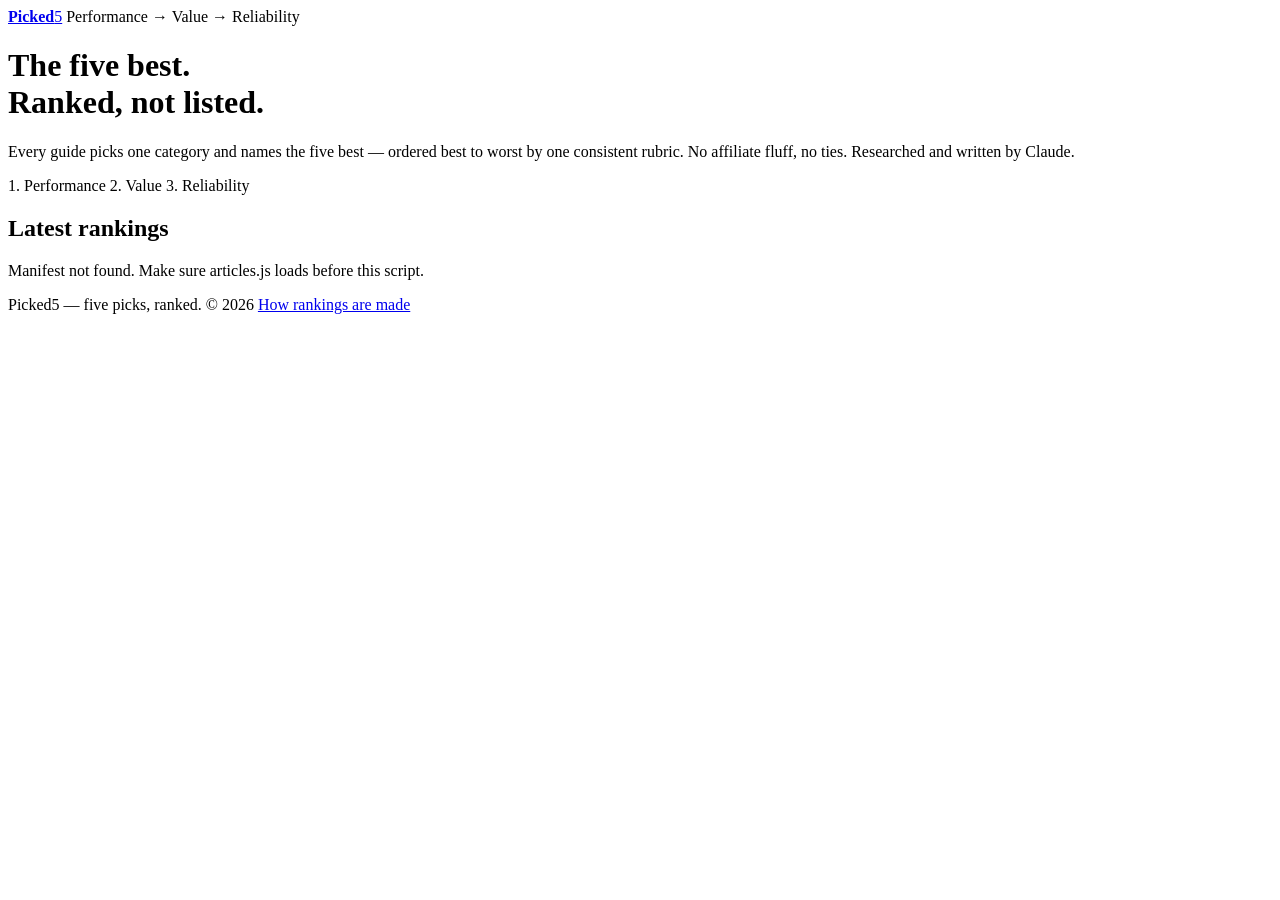
==== index.html @ 4ea344f4 "personal mac" ====
<!DOCTYPE html>
<html lang="en">
<head>
  <meta charset="UTF-8">
  <meta name="viewport" content="width=device-width, initial-scale=1">
  <title>Picked5 — Five picks, ranked.</title>
  <meta name="description" content="Top-five rankings, decided by a transparent rubric: performance first, then value, then reliability. Researched and written by Claude.">
  <link rel="stylesheet" href="assets/style.css">
</head>
<body>
  <nav class="nav">
    <div class="wrap">
      <a class="brand" href="index.html"><b>Picked</b><span class="five">5</span></a>
      <span class="spacer"></span>
      <span class="pill hide-sm">
        <span class="dot"></span>
        Performance <span class="arrow">→</span> Value <span class="arrow">→</span> Reliability
      </span>
    </div>
  </nav>

  <header class="hero">
    <div class="wrap">
      <h1>The five best.<br><span class="hl">Ranked, not listed.</span></h1>
      <p class="lede">
        Every guide picks one category and names the five best — ordered best to worst
        by one consistent rubric. No affiliate fluff, no ties. Researched and written by Claude.
      </p>
      <div class="method">
        <span class="chip"><span class="n">1.</span> Performance</span>
        <span class="chip"><span class="n">2.</span> Value</span>
        <span class="chip"><span class="n">3.</span> Reliability</span>
      </div>
    </div>
  </header>

  <main class="wrap">
    <div class="sec-head">
      <h2>Latest rankings</h2>
      <span class="count" id="count"></span>
    </div>

    <div class="cards" id="cards">
      <!-- article cards injected from window.ARTICLES (articles.js) -->
    </div>

    <div class="more-row" id="moreRow" hidden>
      <button class="btn ghost" id="moreBtn">See more rankings</button>
    </div>
  </main>

  <footer class="foot">
    <div class="wrap">
      <span>Picked5 — five picks, ranked. © 2026</span>
      <span><a href="produce.txt">How rankings are made</a></span>
    </div>
  </footer>

  <!-- The manifest is a plain <script> (not a fetch) so the page works on
       file:// too — just double-click index.html. See produce.txt. -->
  <script src="articles.js"></script>
  <script>
    // The site is fully static. The browser can't list a folder's contents,
    // so articles.js (window.ARTICLES) is the source of truth:
    // newest-first, each with a timestamp.
    const PAGE = 10;           // show the 10 most recent first
    let articles = [];
    let shown = 0;

    const fmtDate = (iso) => {
      const d = new Date(iso);
      if (isNaN(d)) return iso;
      return d.toLocaleDateString('en-US', { year: 'numeric', month: 'short', day: 'numeric' });
    };
    const esc = (s) => String(s).replace(/[&<>"]/g, c =>
      ({ '&': '&amp;', '<': '&lt;', '>': '&gt;', '"': '&quot;' }[c]));

    function cardHTML(a, featured) {
      const peek = (a.picks || []).slice(0, 5)
        .map((p, i) => `<span>${i + 1}. ${esc(p)}</span>`).join('');
      return `
        <a class="card${featured ? ' feature' : ''}" href="${esc(a.url)}">
          <span class="eyebrow">${esc(a.category)} <span class="date">· ${fmtDate(a.date)}</span></span>
          <h3>${esc(a.title)}</h3>
          <p>${esc(a.summary)}</p>
          ${peek ? `<div class="rankpeek">${peek}</div>` : ''}
          <span class="read">Read the ranking <span class="arr">→</span></span>
        </a>`;
    }

    function render() {
      const cards = document.getElementById('cards');
      const batch = articles.slice(shown, shown + PAGE);
      const html = batch.map((a, i) =>
        cardHTML(a, shown === 0 && i === 0)   // first (newest) card is featured
      ).join('');
      cards.insertAdjacentHTML('beforeend', html);
      shown += batch.length;

      document.getElementById('count').textContent =
        `${shown} of ${articles.length}`;
      document.getElementById('moreRow').hidden = shown >= articles.length;
    }

    function boot() {
      const data = window.ARTICLES;
      if (!data || !Array.isArray(data.articles)) {
        document.getElementById('cards').innerHTML =
          '<p class="empty">Manifest not found. Make sure articles.js loads before this script.</p>';
        return;
      }
      articles = data.articles
        .slice()
        .sort((a, b) => new Date(b.date) - new Date(a.date));
      if (!articles.length) {
        document.getElementById('cards').innerHTML =
          '<p class="empty">No rankings published yet.</p>';
        return;
      }
      render();
    }

    document.getElementById('moreBtn').addEventListener('click', render);
    boot();
  </script>
</body>
</html>
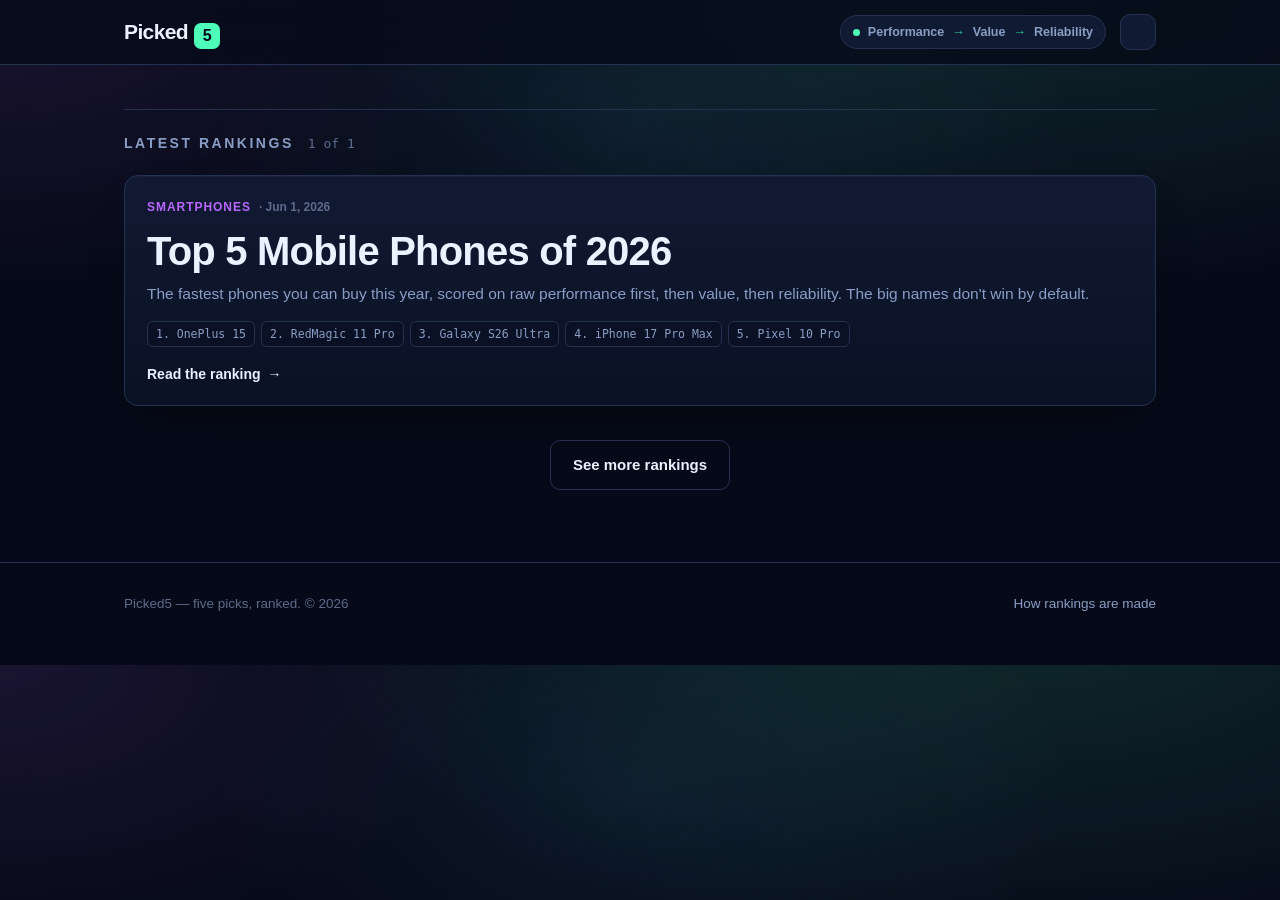
==== commit 8c75df81: "work mac" ====
--- a/index.html
+++ b/index.html
@@ -5,6 +5,7 @@
   <meta name="viewport" content="width=device-width, initial-scale=1">
   <title>Picked5 — Five picks, ranked.</title>
   <meta name="description" content="Top-five rankings, decided by a transparent rubric: performance first, then value, then reliability. Researched and written by Claude.">
+  <script src="assets/theme.js"></script>
   <link rel="stylesheet" href="assets/style.css">
 </head>
 <body>
@@ -16,23 +17,12 @@
         <span class="dot"></span>
         Performance <span class="arrow">→</span> Value <span class="arrow">→</span> Reliability
       </span>
+      <button class="theme-toggle" id="themeToggle" type="button" aria-label="Toggle color theme">
+        <span class="t-icon t-sun">☀</span>
+        <span class="t-icon t-moon">☾</span>
+      </button>
     </div>
   </nav>
-
-  <header class="hero">
-    <div class="wrap">
-      <h1>The five best.<br><span class="hl">Ranked, not listed.</span></h1>
-      <p class="lede">
-        Every guide picks one category and names the five best — ordered best to worst
-        by one consistent rubric. No affiliate fluff, no ties. Researched and written by Claude.
-      </p>
-      <div class="method">
-        <span class="chip"><span class="n">1.</span> Performance</span>
-        <span class="chip"><span class="n">2.</span> Value</span>
-        <span class="chip"><span class="n">3.</span> Reliability</span>
-      </div>
-    </div>
-  </header>
 
   <main class="wrap">
     <div class="sec-head">
--- a/assets/style.css
+++ b/assets/style.css
@@ -0,0 +1,428 @@
+/* ===========================================================
+   Picked5 — shared design system
+   Aurora-themed: dark = night sky with aurora; light = icy day.
+   Theme is toggled via data-theme on <html> (see theme.js).
+   =========================================================== */
+
+:root,
+:root[data-theme="dark"] {
+  --bg:          #060a18;
+  --bg-2:        #0a1124;
+  --surface:     #111a33;
+  --surface-2:   #18223f;
+  --line:        #243150;
+  --line-soft:   #1b254080;
+  --text:        #eaf1ff;
+  --text-soft:   #cdd5e6;
+  --muted:       #8a9dc4;
+  --faint:       #5d6a8a;
+
+  --accent:      #4dffb8;   /* aurora mint-green */
+  --accent-dim:  #2bd99a;
+  --accent-2:    #b967ff;   /* aurora violet */
+  --accent-3:    #4cc9f0;   /* aurora ice-blue */
+  --accent-line: #4dffb844;
+  --ink:         #050a1a;
+
+  --gold:        #ffcf5c;
+  --silver:      #cfd3d8;
+  --bronze:      #e0a368;
+  --pos:         #5fd28a;
+  --neg:         #ff7a7a;
+
+  --nav-bg:      #060a18cc;
+  --bar-bg:      #ffffff14;
+  --row-hover:   #ffffff06;
+
+  --glow-1:      #4dffb822;
+  --glow-2:      #b967ff1c;
+  --glow-3:      #4cc9f014;
+  --shadow:      0 1px 0 #ffffff08 inset, 0 18px 40px -24px #000000cc;
+
+  --radius:    14px;
+  --radius-sm: 9px;
+  --maxw:      1080px;
+
+  --font: -apple-system, BlinkMacSystemFont, "Segoe UI", Inter, Roboto,
+          Helvetica, Arial, sans-serif;
+  --mono: ui-monospace, "SF Mono", SFMono-Regular, "JetBrains Mono",
+          Menlo, Consolas, monospace;
+}
+
+:root[data-theme="light"] {
+  --bg:          #eef3fb;
+  --bg-2:        #ffffff;
+  --surface:     #ffffff;
+  --surface-2:   #e8eef8;
+  --line:        #cdd6e8;
+  --line-soft:   #d8e0ec80;
+  --text:        #0a1024;
+  --text-soft:   #2a3252;
+  --muted:       #4f5a78;
+  --faint:       #8590a8;
+
+  --accent:      #00c98a;   /* aurora teal — saturated, dark enough for white bg */
+  --accent-dim:  #008a5d;
+  --accent-2:    #7a3fc7;   /* deeper violet */
+  --accent-3:    #1a8fc7;   /* deeper cyan */
+  --accent-line: #00c98a55;
+  --ink:         #03190f;
+
+  --gold:        #b88600;
+  --silver:      #7d8694;
+  --bronze:      #b06d28;
+  --pos:         #008a5d;
+  --neg:         #c43030;
+
+  --nav-bg:      #ffffffd0;
+  --bar-bg:      #0a102414;
+  --row-hover:   #0a10240a;
+
+  --glow-1:      #00c98a1f;
+  --glow-2:      #7a3fc718;
+  --glow-3:      #1a8fc714;
+  --shadow:      0 1px 0 #ffffff inset, 0 10px 30px -18px #0a102433;
+}
+
+* { box-sizing: border-box; }
+
+html { -webkit-text-size-adjust: 100%; scroll-behavior: smooth; }
+
+body {
+  margin: 0;
+  font-family: var(--font);
+  background:
+    radial-gradient(1200px 600px at 80% -10%, var(--glow-1), transparent 60%),
+    radial-gradient(900px 520px at 0% 0%, var(--glow-2), transparent 55%),
+    radial-gradient(720px 420px at 50% 18%, var(--glow-3), transparent 60%),
+    var(--bg);
+  color: var(--text);
+  line-height: 1.6;
+  font-size: 17px;
+  -webkit-font-smoothing: antialiased;
+  text-rendering: optimizeLegibility;
+  transition: background-color .2s ease, color .2s ease;
+}
+
+a { color: inherit; text-decoration: none; }
+
+.wrap { max-width: var(--maxw); margin: 0 auto; padding: 0 24px; }
+
+/* ---------- top nav ---------- */
+.nav {
+  position: sticky; top: 0; z-index: 50;
+  backdrop-filter: blur(12px);
+  background: var(--nav-bg);
+  border-bottom: 1px solid var(--line);
+}
+.nav .wrap {
+  display: flex; align-items: center; gap: 14px;
+  height: 64px;
+}
+.brand {
+  display: inline-flex; align-items: baseline; gap: 2px;
+  font-weight: 800; font-size: 21px; letter-spacing: -0.03em;
+}
+.brand b { font-weight: 800; }
+.brand .five {
+  display: inline-grid; place-items: center;
+  margin-left: 4px;
+  width: 26px; height: 26px;
+  background: var(--accent); color: var(--ink);
+  border-radius: 7px; font-size: 16px; font-weight: 800;
+  transform: translateY(2px);
+}
+.nav .spacer { flex: 1; }
+.nav a.navlink { color: var(--muted); font-size: 14px; font-weight: 600; }
+.nav a.navlink:hover { color: var(--text); }
+
+.pill {
+  display: inline-flex; align-items: center; gap: 8px;
+  padding: 6px 12px;
+  border: 1px solid var(--line);
+  border-radius: 999px;
+  font-size: 12.5px; font-weight: 600; color: var(--muted);
+  background: var(--surface);
+}
+.pill .dot { width: 7px; height: 7px; border-radius: 50%; background: var(--accent); }
+.pill .arrow { color: var(--accent-dim); }
+
+/* ---------- theme toggle ---------- */
+.theme-toggle {
+  width: 36px; height: 36px;
+  display: inline-grid; place-items: center;
+  background: var(--surface);
+  border: 1px solid var(--line);
+  border-radius: 10px;
+  cursor: pointer;
+  color: var(--muted);
+  font-size: 15px; line-height: 1;
+  transition: color .15s ease, border-color .15s ease, background-color .15s ease;
+  padding: 0;
+}
+.theme-toggle:hover { color: var(--accent); border-color: var(--accent); }
+.theme-toggle .t-icon { display: none; }
+:root[data-theme="dark"]  .theme-toggle .t-sun  { display: inline; }
+:root[data-theme="light"] .theme-toggle .t-moon { display: inline; }
+
+/* ---------- hero ---------- */
+.hero { padding: 72px 0 36px; }
+.hero h1 {
+  font-size: clamp(38px, 6vw, 68px);
+  line-height: 1.02; letter-spacing: -0.035em;
+  margin: 0 0 18px; font-weight: 820;
+}
+.hero h1 .hl { color: var(--accent); }
+.hero p.lede {
+  max-width: 620px; font-size: 19px; color: var(--muted); margin: 0;
+}
+.hero .method {
+  margin-top: 26px;
+  display: flex; flex-wrap: wrap; gap: 10px; align-items: center;
+}
+.chip {
+  font-family: var(--mono); font-size: 12.5px;
+  padding: 6px 11px; border-radius: 8px;
+  border: 1px solid var(--line); background: var(--surface);
+  color: var(--text);
+}
+.chip .n { color: var(--accent); font-weight: 700; }
+
+/* ---------- section heading ---------- */
+.sec-head {
+  display: flex; align-items: baseline; gap: 14px;
+  margin: 44px 0 20px;
+  border-top: 1px solid var(--line); padding-top: 22px;
+}
+.sec-head h2 {
+  font-size: 14px; letter-spacing: 0.18em; text-transform: uppercase;
+  color: var(--muted); margin: 0; font-weight: 700;
+}
+.sec-head .count { font-family: var(--mono); font-size: 13px; color: var(--faint); }
+
+/* ---------- article cards (index) ---------- */
+.cards { display: grid; gap: 16px; grid-template-columns: 1fr 1fr; }
+.cards .card.feature { grid-column: 1 / -1; }
+
+.card {
+  position: relative; display: flex; flex-direction: column;
+  background: linear-gradient(180deg, var(--surface), var(--bg-2));
+  border: 1px solid var(--line);
+  border-radius: var(--radius);
+  padding: 22px 22px 20px;
+  box-shadow: var(--shadow);
+  transition: transform .18s ease, border-color .18s ease;
+  min-height: 168px;
+}
+.card:hover { transform: translateY(-3px); border-color: var(--accent); }
+.card .eyebrow {
+  display: inline-flex; align-items: center; gap: 8px;
+  font-size: 12px; font-weight: 700; letter-spacing: 0.08em;
+  text-transform: uppercase; color: var(--accent-2); margin-bottom: 12px;
+}
+.card .eyebrow .date { color: var(--faint); font-weight: 600; letter-spacing: 0; text-transform: none; }
+.card h3 {
+  margin: 0 0 8px; font-size: 24px; letter-spacing: -0.02em; line-height: 1.12;
+}
+.card.feature h3 { font-size: clamp(28px, 4vw, 40px); }
+.card p { margin: 0; color: var(--muted); font-size: 15.5px; }
+.card .read {
+  margin-top: auto; padding-top: 16px;
+  font-weight: 700; font-size: 14px; color: var(--text);
+  display: inline-flex; gap: 7px; align-items: center;
+}
+.card:hover .read { color: var(--accent); }
+.card .read .arr { transition: transform .18s ease; }
+.card:hover .read .arr { transform: translateX(3px); }
+.card .rankpeek {
+  margin-top: 14px; display: flex; gap: 6px; flex-wrap: wrap;
+}
+.card .rankpeek span {
+  font-family: var(--mono); font-size: 11.5px; color: var(--muted);
+  border: 1px solid var(--line); border-radius: 6px; padding: 3px 8px;
+  background: var(--bg-2);
+}
+
+/* ---------- load more ---------- */
+.more-row { display: flex; justify-content: center; margin: 34px 0 8px; }
+.btn {
+  cursor: pointer; font: inherit; font-weight: 700; font-size: 15px;
+  padding: 12px 22px; border-radius: 10px;
+  background: var(--accent); color: var(--ink); border: 0;
+  transition: filter .15s ease, transform .15s ease;
+}
+.btn:hover { filter: brightness(1.08); transform: translateY(-1px); }
+.btn.ghost {
+  background: transparent; color: var(--text); border: 1px solid var(--line);
+}
+.btn.ghost:hover { border-color: var(--accent); color: var(--accent); }
+.empty { color: var(--faint); font-family: var(--mono); font-size: 14px; padding: 30px 0; }
+
+/* ---------- footer ---------- */
+.foot {
+  margin-top: 72px; border-top: 1px solid var(--line);
+  padding: 30px 0 50px; color: var(--faint); font-size: 13.5px;
+}
+.foot .wrap { display: flex; flex-wrap: wrap; gap: 14px; justify-content: space-between; }
+.foot a { color: var(--muted); }
+.foot a:hover { color: var(--accent); }
+
+/* ===========================================================
+   ARTICLE PAGE
+   =========================================================== */
+.article { padding: 40px 0 0; }
+.article .back {
+  font-size: 13.5px; color: var(--muted); font-weight: 600;
+  display: inline-flex; gap: 7px; align-items: center; margin-bottom: 26px;
+}
+.article .back:hover { color: var(--accent); }
+
+.art-head { max-width: 760px; }
+.art-head .eyebrow {
+  font-size: 12.5px; font-weight: 700; letter-spacing: 0.16em;
+  text-transform: uppercase; color: var(--accent-2);
+}
+.art-head h1 {
+  font-size: clamp(34px, 5.5vw, 58px); line-height: 1.04;
+  letter-spacing: -0.035em; margin: 14px 0 18px; font-weight: 820;
+}
+.art-head .deck { font-size: 20px; color: var(--muted); margin: 0; }
+
+/* methodology box */
+.method-box {
+  margin: 30px 0; padding: 20px 22px;
+  background: var(--surface); border: 1px solid var(--line);
+  border-left: 3px solid var(--accent); border-radius: var(--radius-sm);
+}
+.method-box h4 {
+  margin: 0 0 10px; font-size: 13px; letter-spacing: 0.12em;
+  text-transform: uppercase; color: var(--muted);
+}
+.method-box p { margin: 0 0 8px; font-size: 15px; color: var(--muted); }
+.method-box .weights { display: flex; flex-wrap: wrap; gap: 10px; margin-top: 14px; }
+.weight {
+  font-family: var(--mono); font-size: 13px;
+  padding: 7px 12px; border-radius: 8px; background: var(--bg-2);
+  border: 1px solid var(--line);
+}
+.weight b { color: var(--accent); }
+
+/* prose */
+.prose { max-width: 760px; }
+.prose h2 {
+  font-size: 24px; letter-spacing: -0.02em; margin: 40px 0 12px; font-weight: 760;
+}
+.prose p { color: var(--text-soft); margin: 0 0 16px; }
+.prose a { color: var(--accent); border-bottom: 1px solid var(--accent-line); }
+
+/* comparison table */
+.cmp-wrap { overflow-x: auto; margin: 26px 0 8px; }
+table.cmp {
+  width: 100%; border-collapse: collapse; font-size: 14.5px; min-width: 620px;
+}
+table.cmp th, table.cmp td {
+  text-align: left; padding: 12px 14px; border-bottom: 1px solid var(--line);
+}
+table.cmp thead th {
+  font-size: 11.5px; letter-spacing: 0.08em; text-transform: uppercase;
+  color: var(--muted); font-weight: 700;
+}
+table.cmp td.num, table.cmp th.num { text-align: right; font-family: var(--mono); }
+table.cmp tbody tr:hover { background: var(--row-hover); }
+table.cmp .rk { font-family: var(--mono); color: var(--faint); }
+table.cmp .ph { font-weight: 700; }
+table.cmp .score {
+  font-family: var(--mono); font-weight: 700; color: var(--accent);
+}
+table.cmp .price { font-family: var(--mono); color: var(--muted); }
+
+/* ranked entries */
+.entry {
+  position: relative;
+  margin: 22px 0; padding: 26px 26px 22px;
+  background: linear-gradient(180deg, var(--surface), var(--bg-2));
+  border: 1px solid var(--line); border-radius: var(--radius);
+  box-shadow: var(--shadow);
+}
+.entry .rank-row { display: flex; align-items: flex-start; gap: 20px; }
+.entry .numeral {
+  font-family: var(--mono); font-weight: 800;
+  font-size: 58px; line-height: .9; letter-spacing: -0.04em;
+  color: var(--faint); min-width: 64px;
+}
+.entry[data-rank="1"] .numeral { color: var(--gold); }
+.entry[data-rank="2"] .numeral { color: var(--silver); }
+.entry[data-rank="3"] .numeral { color: var(--bronze); }
+.entry .head h3 { margin: 0; font-size: 27px; letter-spacing: -0.02em; }
+.entry .head .verdict { margin: 6px 0 0; color: var(--muted); font-size: 16px; }
+.entry .head .meta {
+  margin-top: 10px; display: flex; flex-wrap: wrap; gap: 8px;
+}
+.entry .head .meta .tag {
+  font-family: var(--mono); font-size: 12px; color: var(--text);
+  border: 1px solid var(--line); background: var(--bg-2);
+  padding: 4px 9px; border-radius: 7px;
+}
+.entry .overall {
+  margin-left: auto; text-align: right; min-width: 92px;
+}
+.entry .overall .big {
+  font-family: var(--mono); font-weight: 800; font-size: 34px;
+  color: var(--accent); line-height: 1;
+}
+.entry .overall .lbl {
+  font-size: 11px; letter-spacing: 0.1em; text-transform: uppercase;
+  color: var(--faint);
+}
+
+/* score bars */
+.scores { margin: 22px 0 18px; display: grid; gap: 11px; max-width: 520px; }
+.scores .row { display: grid; grid-template-columns: 96px 1fr 38px; align-items: center; gap: 12px; }
+.scores .row .k {
+  font-size: 12px; letter-spacing: 0.05em; text-transform: uppercase;
+  color: var(--muted); font-weight: 700;
+}
+.scores .bar { height: 8px; border-radius: 999px; background: var(--bar-bg); overflow: hidden; }
+.scores .bar > i { display: block; height: 100%; border-radius: 999px; background: var(--accent); }
+.scores .row .v { font-family: var(--mono); font-size: 13px; color: var(--text); text-align: right; }
+.scores .row[data-k="perf"]  .bar > i { background: var(--accent); }
+.scores .row[data-k="value"] .bar > i { background: var(--accent-3); }
+.scores .row[data-k="rel"]   .bar > i { background: var(--accent-2); }
+
+/* pros / cons */
+.pc { display: grid; grid-template-columns: 1fr 1fr; gap: 14px; margin: 4px 0 16px; }
+.pc ul { margin: 0; padding: 0; list-style: none; }
+.pc li { font-size: 14.5px; color: var(--text-soft); padding: 4px 0 4px 22px; position: relative; }
+.pc .pros li::before { content: "+"; position: absolute; left: 0; color: var(--pos); font-weight: 800; }
+.pc .cons li::before { content: "–"; position: absolute; left: 0; color: var(--neg); font-weight: 800; }
+.pc h5 {
+  margin: 0 0 6px; font-size: 11.5px; letter-spacing: 0.1em;
+  text-transform: uppercase; color: var(--faint);
+}
+.entry .take { color: var(--text-soft); margin: 0; font-size: 15.5px; }
+.entry .take + .take { margin-top: 12px; }
+
+/* sources */
+.sources { margin: 36px 0 0; }
+.sources h2 { font-size: 16px; }
+.sources ol { color: var(--muted); font-size: 13.5px; padding-left: 20px; }
+.sources li { margin: 5px 0; }
+.sources a { color: var(--muted); border-bottom: 1px solid var(--line); }
+.sources a:hover { color: var(--accent); }
+.disclaimer {
+  margin-top: 24px; font-size: 12.5px; color: var(--faint);
+  font-style: italic; max-width: 760px;
+}
+
+/* ---------- responsive ---------- */
+@media (max-width: 720px) {
+  body { font-size: 16px; }
+  .cards { grid-template-columns: 1fr; }
+  .hero { padding: 48px 0 28px; }
+  .pc { grid-template-columns: 1fr; }
+  .entry .rank-row { flex-wrap: wrap; gap: 12px; }
+  .entry .numeral { font-size: 46px; min-width: 50px; }
+  .entry .overall { margin-left: 0; text-align: left; }
+  .scores .row { grid-template-columns: 80px 1fr 34px; }
+  .nav .hide-sm { display: none; }
+}
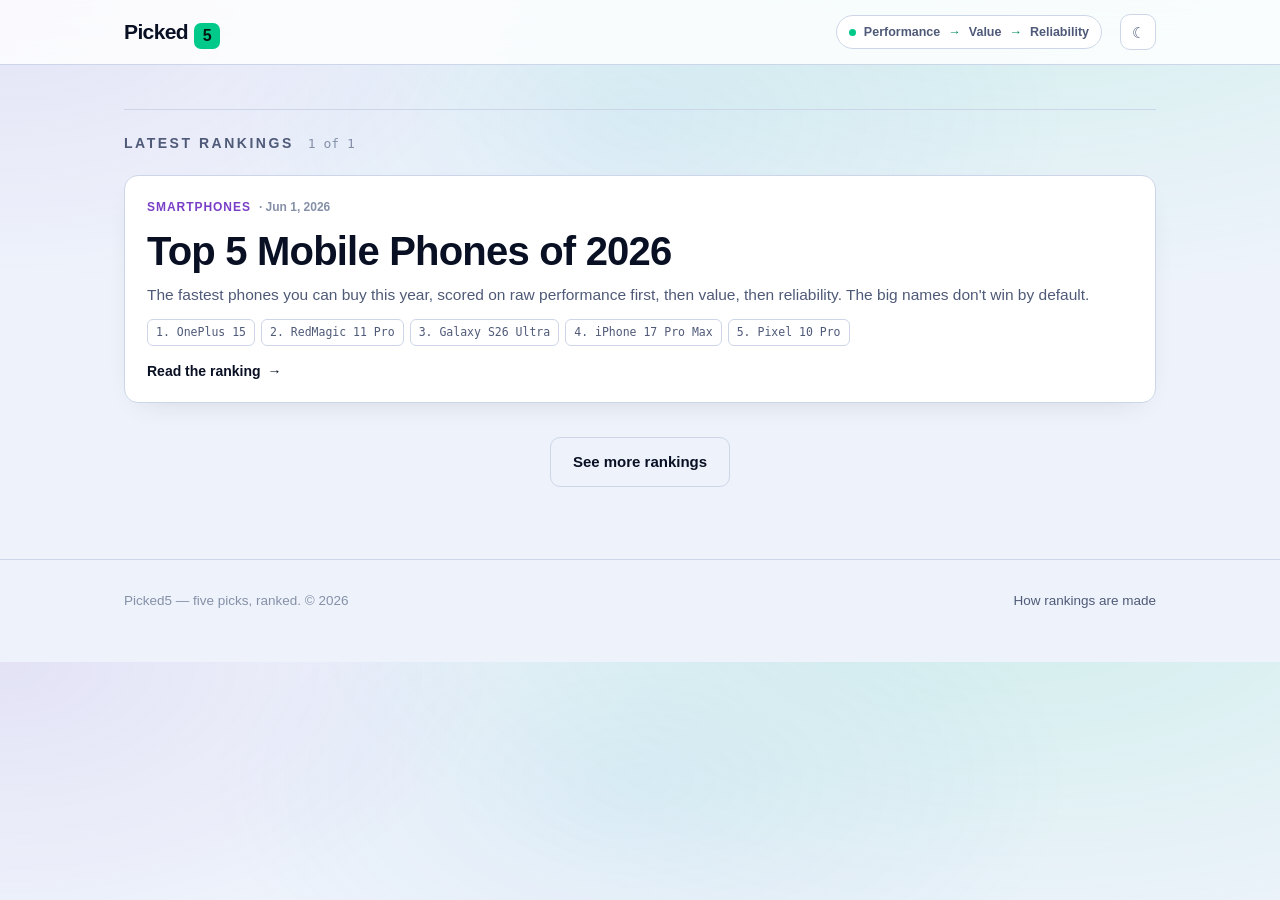
==== commit 7de9bc85: "work mac" ====
--- a/index.html
+++ b/index.html
@@ -2,40 +2,114 @@
 <html lang="en">
 <head>
   <meta charset="UTF-8">
-  <meta name="viewport" content="width=device-width, initial-scale=1">
-  <title>Picked5 — Five picks, ranked.</title>
-  <meta name="description" content="Top-five rankings, decided by a transparent rubric: performance first, then value, then reliability. Researched and written by Claude.">
+  <meta name="viewport" content="width=device-width, initial-scale=1, viewport-fit=cover">
+  <title>Picked5 — Top-five rankings, decided by one rubric.</title>
+  <meta name="description" content="Top-five rankings on one consistent rubric: performance first, then value, then reliability. Researched and written by Claude. No affiliate fluff, no ties.">
+
+  <!-- crawler / AI hints -->
+  <meta name="robots" content="index, follow, max-image-preview:large, max-snippet:-1, max-video-preview:-1">
+  <meta name="googlebot" content="index, follow, max-image-preview:large, max-snippet:-1">
+  <meta name="author" content="Picked5">
+  <meta name="keywords" content="best of 2026, top 5, rankings, buyer's guide, smartphones, electronics, performance value reliability">
+  <meta name="application-name" content="Picked5">
+  <meta name="color-scheme" content="dark light">
+  <meta name="theme-color" content="#060a18" media="(prefers-color-scheme: dark)">
+  <meta name="theme-color" content="#eef3fb" media="(prefers-color-scheme: light)">
+  <link rel="canonical" href="https://pickedfive.com/">
+
+  <!-- Open Graph -->
+  <meta property="og:type" content="website">
+  <meta property="og:site_name" content="Picked5">
+  <meta property="og:locale" content="en_US">
+  <meta property="og:title" content="Picked5 — Top-five rankings, decided by one rubric">
+  <meta property="og:description" content="Every guide picks one category and names the five best — ranked by performance, value, reliability. Researched and written by Claude.">
+  <meta property="og:url" content="https://pickedfive.com/">
+  <meta property="og:image" content="https://pickedfive.com/assets/og-default.png">
+  <meta property="og:image:width" content="1200">
+  <meta property="og:image:height" content="630">
+
+  <!-- Twitter / X -->
+  <meta name="twitter:card" content="summary_large_image">
+  <meta name="twitter:title" content="Picked5 — Top-five rankings, decided by one rubric">
+  <meta name="twitter:description" content="Top-five rankings, ordered best to worst by one consistent rubric. Researched and written by Claude.">
+  <meta name="twitter:image" content="https://pickedfive.com/assets/og-default.png">
+
+  <!-- discovery -->
+  <link rel="alternate" type="application/json" title="Picked5 article manifest" href="articles.js">
+
   <script src="assets/theme.js"></script>
   <link rel="stylesheet" href="assets/style.css">
+
+  <!-- Structured data: WebSite + CollectionPage. ItemList is injected at runtime from articles.js. -->
+  <script type="application/ld+json">
+  {
+    "@context": "https://schema.org",
+    "@graph": [
+      {
+        "@type": "WebSite",
+        "@id": "https://pickedfive.com/#website",
+        "url": "https://pickedfive.com/",
+        "name": "Picked5",
+        "description": "Top-five rankings, decided by a transparent rubric: performance first, then value, then reliability.",
+        "inLanguage": "en",
+        "publisher": { "@id": "https://pickedfive.com/#organization" }
+      },
+      {
+        "@type": "Organization",
+        "@id": "https://pickedfive.com/#organization",
+        "name": "Picked5",
+        "url": "https://pickedfive.com/",
+        "logo": "https://pickedfive.com/assets/logo.png"
+      },
+      {
+        "@type": "CollectionPage",
+        "@id": "https://pickedfive.com/#collection",
+        "url": "https://pickedfive.com/",
+        "name": "Picked5 — Latest rankings",
+        "description": "Every guide picks one category and names the five best — ordered best to worst by one consistent rubric.",
+        "isPartOf": { "@id": "https://pickedfive.com/#website" },
+        "inLanguage": "en",
+        "about": {
+          "@type": "Thing",
+          "name": "Ranked top-five buyer's guides on a transparent rubric: Performance 50%, Value 30%, Reliability 20%."
+        }
+      }
+    ]
+  }
+  </script>
 </head>
 <body>
-  <nav class="nav">
+  <a class="skip-link" href="#main">Skip to rankings</a>
+
+  <nav class="nav" aria-label="Primary">
     <div class="wrap">
-      <a class="brand" href="index.html"><b>Picked</b><span class="five">5</span></a>
+      <a class="brand" href="index.html" aria-label="Picked5 home"><b>Picked</b><span class="five">5</span></a>
       <span class="spacer"></span>
-      <span class="pill hide-sm">
+      <span class="pill hide-sm" aria-hidden="true">
         <span class="dot"></span>
         Performance <span class="arrow">→</span> Value <span class="arrow">→</span> Reliability
       </span>
       <button class="theme-toggle" id="themeToggle" type="button" aria-label="Toggle color theme">
-        <span class="t-icon t-sun">☀</span>
-        <span class="t-icon t-moon">☾</span>
+        <span class="t-icon t-sun" aria-hidden="true">☀</span>
+        <span class="t-icon t-moon" aria-hidden="true">☾</span>
       </button>
     </div>
   </nav>
 
-  <main class="wrap">
+  <main class="wrap" id="main">
+    <h1 class="sr-only">Picked5 — top-five rankings ordered best to worst by one rubric: performance, value, reliability.</h1>
+
     <div class="sec-head">
       <h2>Latest rankings</h2>
       <span class="count" id="count"></span>
     </div>
 
-    <div class="cards" id="cards">
+    <section class="cards" id="cards" aria-label="Latest top-five rankings">
       <!-- article cards injected from window.ARTICLES (articles.js) -->
-    </div>
+    </section>
 
     <div class="more-row" id="moreRow" hidden>
-      <button class="btn ghost" id="moreBtn">See more rankings</button>
+      <button class="btn ghost" id="moreBtn" type="button">See more rankings</button>
     </div>
   </main>
 
@@ -46,14 +120,12 @@
     </div>
   </footer>
 
-  <!-- The manifest is a plain <script> (not a fetch) so the page works on
-       file:// too — just double-click index.html. See produce.txt. -->
+  <!-- Manifest is a plain <script> (not a fetch) so the page works on file:// too. See produce.txt. -->
   <script src="articles.js"></script>
   <script>
-    // The site is fully static. The browser can't list a folder's contents,
-    // so articles.js (window.ARTICLES) is the source of truth:
-    // newest-first, each with a timestamp.
-    const PAGE = 10;           // show the 10 most recent first
+    // Single source of truth: window.ARTICLES, newest-first.
+    const PAGE = 10;
+    const SITE_URL = 'https://pickedfive.com/';
     let articles = [];
     let shown = 0;
 
@@ -69,12 +141,12 @@
       const peek = (a.picks || []).slice(0, 5)
         .map((p, i) => `<span>${i + 1}. ${esc(p)}</span>`).join('');
       return `
-        <a class="card${featured ? ' feature' : ''}" href="${esc(a.url)}">
-          <span class="eyebrow">${esc(a.category)} <span class="date">· ${fmtDate(a.date)}</span></span>
-          <h3>${esc(a.title)}</h3>
+        <a class="card${featured ? ' feature' : ''}" href="${esc(a.url)}" aria-labelledby="t-${esc(a.slug)}">
+          <span class="eyebrow">${esc(a.category)} <span class="date">· <time datetime="${esc(a.date)}">${fmtDate(a.date)}</time></span></span>
+          <h3 id="t-${esc(a.slug)}">${esc(a.title)}</h3>
           <p>${esc(a.summary)}</p>
-          ${peek ? `<div class="rankpeek">${peek}</div>` : ''}
-          <span class="read">Read the ranking <span class="arr">→</span></span>
+          ${peek ? `<div class="rankpeek" aria-label="Top picks preview">${peek}</div>` : ''}
+          <span class="read">Read the ranking <span class="arr" aria-hidden="true">→</span></span>
         </a>`;
     }
 
@@ -82,7 +154,7 @@
       const cards = document.getElementById('cards');
       const batch = articles.slice(shown, shown + PAGE);
       const html = batch.map((a, i) =>
-        cardHTML(a, shown === 0 && i === 0)   // first (newest) card is featured
+        cardHTML(a, shown === 0 && i === 0)
       ).join('');
       cards.insertAdjacentHTML('beforeend', html);
       shown += batch.length;
@@ -90,6 +162,30 @@
       document.getElementById('count').textContent =
         `${shown} of ${articles.length}`;
       document.getElementById('moreRow').hidden = shown >= articles.length;
+    }
+
+    // Inject a CollectionPage ItemList JSON-LD so JS-running crawlers (and AI
+    // agents) see the full list of articles as structured data.
+    function injectItemList() {
+      const items = articles.map((a, i) => ({
+        '@type': 'ListItem',
+        position: i + 1,
+        url: SITE_URL + a.url,
+        name: a.title
+      }));
+      const data = {
+        '@context': 'https://schema.org',
+        '@type': 'ItemList',
+        '@id': SITE_URL + '#articles',
+        name: 'Picked5 rankings',
+        itemListOrder: 'https://schema.org/ItemListOrderDescending',
+        numberOfItems: articles.length,
+        itemListElement: items
+      };
+      const s = document.createElement('script');
+      s.type = 'application/ld+json';
+      s.textContent = JSON.stringify(data);
+      document.head.appendChild(s);
     }
 
     function boot() {
@@ -108,6 +204,7 @@
         return;
       }
       render();
+      injectItemList();
     }
 
     document.getElementById('moreBtn').addEventListener('click', render);
--- a/assets/style.css
+++ b/assets/style.css
@@ -1,6 +1,8 @@
 /* ===========================================================
    Picked5 — shared design system
-   Aurora-themed: dark = night sky with aurora; light = icy day.
+   Mobile-first. Base styles target small screens; the single
+   min-width breakpoint at the bottom layers on desktop refinements.
+   Aurora-themed: dark = night sky; light = icy day.
    Theme is toggled via data-theme on <html> (see theme.js).
    =========================================================== */
 
@@ -39,9 +41,9 @@
   --glow-3:      #4cc9f014;
   --shadow:      0 1px 0 #ffffff08 inset, 0 18px 40px -24px #000000cc;
 
-  --radius:    14px;
-  --radius-sm: 9px;
-  --maxw:      1080px;
+  --radius:      14px;
+  --radius-sm:   9px;
+  --maxw:        1080px;
 
   --font: -apple-system, BlinkMacSystemFont, "Segoe UI", Inter, Roboto,
           Helvetica, Arial, sans-serif;
@@ -61,10 +63,10 @@
   --muted:       #4f5a78;
   --faint:       #8590a8;
 
-  --accent:      #00c98a;   /* aurora teal — saturated, dark enough for white bg */
+  --accent:      #00c98a;
   --accent-dim:  #008a5d;
-  --accent-2:    #7a3fc7;   /* deeper violet */
-  --accent-3:    #1a8fc7;   /* deeper cyan */
+  --accent-2:    #7a3fc7;
+  --accent-3:    #1a8fc7;
   --accent-line: #00c98a55;
   --ink:         #03190f;
 
@@ -93,12 +95,12 @@
   font-family: var(--font);
   background:
     radial-gradient(1200px 600px at 80% -10%, var(--glow-1), transparent 60%),
-    radial-gradient(900px 520px at 0% 0%, var(--glow-2), transparent 55%),
+    radial-gradient(900px 520px at 0% 0%,   var(--glow-2), transparent 55%),
     radial-gradient(720px 420px at 50% 18%, var(--glow-3), transparent 60%),
     var(--bg);
   color: var(--text);
   line-height: 1.6;
-  font-size: 17px;
+  font-size: 16px;                /* mobile baseline */
   -webkit-font-smoothing: antialiased;
   text-rendering: optimizeLegibility;
   transition: background-color .2s ease, color .2s ease;
@@ -106,7 +108,22 @@
 
 a { color: inherit; text-decoration: none; }
 
-.wrap { max-width: var(--maxw); margin: 0 auto; padding: 0 24px; }
+.wrap { max-width: var(--maxw); margin: 0 auto; padding: 0 18px; }
+
+/* visually hidden, still announced by screen readers and indexed */
+.sr-only {
+  position: absolute; width: 1px; height: 1px; padding: 0; margin: -1px;
+  overflow: hidden; clip: rect(0,0,0,0); white-space: nowrap; border: 0;
+}
+
+/* keyboard-only skip link */
+.skip-link {
+  position: absolute; left: -9999px; top: 0; z-index: 100;
+  background: var(--accent); color: var(--ink);
+  padding: 10px 14px; border-radius: 0 0 8px 0;
+  font-weight: 700; font-size: 14px;
+}
+.skip-link:focus { left: 0; }
 
 /* ---------- top nav ---------- */
 .nav {
@@ -116,8 +133,8 @@
   border-bottom: 1px solid var(--line);
 }
 .nav .wrap {
-  display: flex; align-items: center; gap: 14px;
-  height: 64px;
+  display: flex; align-items: center; gap: 12px;
+  height: 60px;
 }
 .brand {
   display: inline-flex; align-items: baseline; gap: 2px;
@@ -147,16 +164,19 @@
 .pill .dot { width: 7px; height: 7px; border-radius: 50%; background: var(--accent); }
 .pill .arrow { color: var(--accent-dim); }
 
+/* hidden on phones, shown ≥720px */
+.hide-sm { display: none; }
+
 /* ---------- theme toggle ---------- */
 .theme-toggle {
-  width: 36px; height: 36px;
+  width: 40px; height: 40px;
   display: inline-grid; place-items: center;
   background: var(--surface);
   border: 1px solid var(--line);
   border-radius: 10px;
   cursor: pointer;
   color: var(--muted);
-  font-size: 15px; line-height: 1;
+  font-size: 16px; line-height: 1;
   transition: color .15s ease, border-color .15s ease, background-color .15s ease;
   padding: 0;
 }
@@ -165,20 +185,20 @@
 :root[data-theme="dark"]  .theme-toggle .t-sun  { display: inline; }
 :root[data-theme="light"] .theme-toggle .t-moon { display: inline; }
 
-/* ---------- hero ---------- */
-.hero { padding: 72px 0 36px; }
+/* ---------- hero (kept for future articles that opt in) ---------- */
+.hero { padding: 44px 0 24px; }
 .hero h1 {
-  font-size: clamp(38px, 6vw, 68px);
-  line-height: 1.02; letter-spacing: -0.035em;
-  margin: 0 0 18px; font-weight: 820;
+  font-size: clamp(34px, 9vw, 68px);
+  line-height: 1.04; letter-spacing: -0.035em;
+  margin: 0 0 16px; font-weight: 820;
 }
 .hero h1 .hl { color: var(--accent); }
 .hero p.lede {
-  max-width: 620px; font-size: 19px; color: var(--muted); margin: 0;
+  max-width: 620px; font-size: 17px; color: var(--muted); margin: 0;
 }
 .hero .method {
-  margin-top: 26px;
-  display: flex; flex-wrap: wrap; gap: 10px; align-items: center;
+  margin-top: 22px;
+  display: flex; flex-wrap: wrap; gap: 8px; align-items: center;
 }
 .chip {
   font-family: var(--mono); font-size: 12.5px;
@@ -191,17 +211,20 @@
 /* ---------- section heading ---------- */
 .sec-head {
   display: flex; align-items: baseline; gap: 14px;
-  margin: 44px 0 20px;
+  margin: 36px 0 18px;
   border-top: 1px solid var(--line); padding-top: 22px;
 }
 .sec-head h2 {
-  font-size: 14px; letter-spacing: 0.18em; text-transform: uppercase;
+  font-size: 13px; letter-spacing: 0.18em; text-transform: uppercase;
   color: var(--muted); margin: 0; font-weight: 700;
 }
-.sec-head .count { font-family: var(--mono); font-size: 13px; color: var(--faint); }
+.sec-head .count { font-family: var(--mono); font-size: 12.5px; color: var(--faint); }
 
 /* ---------- article cards (index) ---------- */
-.cards { display: grid; gap: 16px; grid-template-columns: 1fr 1fr; }
+.cards {
+  display: grid; gap: 14px;
+  grid-template-columns: 1fr;     /* mobile: single column */
+}
 .cards .card.feature { grid-column: 1 / -1; }
 
 .card {
@@ -209,25 +232,25 @@
   background: linear-gradient(180deg, var(--surface), var(--bg-2));
   border: 1px solid var(--line);
   border-radius: var(--radius);
-  padding: 22px 22px 20px;
+  padding: 20px 20px 18px;
   box-shadow: var(--shadow);
   transition: transform .18s ease, border-color .18s ease;
-  min-height: 168px;
+  min-height: 158px;
 }
 .card:hover { transform: translateY(-3px); border-color: var(--accent); }
 .card .eyebrow {
   display: inline-flex; align-items: center; gap: 8px;
-  font-size: 12px; font-weight: 700; letter-spacing: 0.08em;
-  text-transform: uppercase; color: var(--accent-2); margin-bottom: 12px;
+  font-size: 11.5px; font-weight: 700; letter-spacing: 0.08em;
+  text-transform: uppercase; color: var(--accent-2); margin-bottom: 10px;
 }
 .card .eyebrow .date { color: var(--faint); font-weight: 600; letter-spacing: 0; text-transform: none; }
 .card h3 {
-  margin: 0 0 8px; font-size: 24px; letter-spacing: -0.02em; line-height: 1.12;
-}
-.card.feature h3 { font-size: clamp(28px, 4vw, 40px); }
-.card p { margin: 0; color: var(--muted); font-size: 15.5px; }
+  margin: 0 0 8px; font-size: 22px; letter-spacing: -0.02em; line-height: 1.14;
+}
+.card.feature h3 { font-size: clamp(24px, 6vw, 40px); }
+.card p { margin: 0; color: var(--muted); font-size: 15px; }
 .card .read {
-  margin-top: auto; padding-top: 16px;
+  margin-top: auto; padding-top: 14px;
   font-weight: 700; font-size: 14px; color: var(--text);
   display: inline-flex; gap: 7px; align-items: center;
 }
@@ -235,7 +258,7 @@
 .card .read .arr { transition: transform .18s ease; }
 .card:hover .read .arr { transform: translateX(3px); }
 .card .rankpeek {
-  margin-top: 14px; display: flex; gap: 6px; flex-wrap: wrap;
+  margin-top: 12px; display: flex; gap: 6px; flex-wrap: wrap;
 }
 .card .rankpeek span {
   font-family: var(--mono); font-size: 11.5px; color: var(--muted);
@@ -243,12 +266,13 @@
   background: var(--bg-2);
 }
 
-/* ---------- load more ---------- */
-.more-row { display: flex; justify-content: center; margin: 34px 0 8px; }
+/* ---------- load more / buttons ---------- */
+.more-row { display: flex; justify-content: center; margin: 28px 0 8px; }
 .btn {
   cursor: pointer; font: inherit; font-weight: 700; font-size: 15px;
   padding: 12px 22px; border-radius: 10px;
   background: var(--accent); color: var(--ink); border: 0;
+  min-height: 44px;                /* mobile tap target */
   transition: filter .15s ease, transform .15s ease;
 }
 .btn:hover { filter: brightness(1.08); transform: translateY(-1px); }
@@ -260,46 +284,50 @@
 
 /* ---------- footer ---------- */
 .foot {
-  margin-top: 72px; border-top: 1px solid var(--line);
-  padding: 30px 0 50px; color: var(--faint); font-size: 13.5px;
-}
-.foot .wrap { display: flex; flex-wrap: wrap; gap: 14px; justify-content: space-between; }
+  margin-top: 56px; border-top: 1px solid var(--line);
+  padding: 26px 0 40px; color: var(--faint); font-size: 13px;
+}
+.foot .wrap { display: flex; flex-wrap: wrap; gap: 12px; justify-content: space-between; }
 .foot a { color: var(--muted); }
 .foot a:hover { color: var(--accent); }
 
 /* ===========================================================
    ARTICLE PAGE
    =========================================================== */
-.article { padding: 40px 0 0; }
+.article { padding: 28px 0 0; }
 .article .back {
   font-size: 13.5px; color: var(--muted); font-weight: 600;
-  display: inline-flex; gap: 7px; align-items: center; margin-bottom: 26px;
+  display: inline-flex; gap: 7px; align-items: center; margin-bottom: 22px;
 }
 .article .back:hover { color: var(--accent); }
 
 .art-head { max-width: 760px; }
 .art-head .eyebrow {
-  font-size: 12.5px; font-weight: 700; letter-spacing: 0.16em;
+  font-size: 12px; font-weight: 700; letter-spacing: 0.16em;
   text-transform: uppercase; color: var(--accent-2);
 }
 .art-head h1 {
-  font-size: clamp(34px, 5.5vw, 58px); line-height: 1.04;
-  letter-spacing: -0.035em; margin: 14px 0 18px; font-weight: 820;
-}
-.art-head .deck { font-size: 20px; color: var(--muted); margin: 0; }
-
-/* methodology box */
+  font-size: clamp(30px, 8vw, 58px); line-height: 1.06;
+  letter-spacing: -0.035em; margin: 12px 0 14px; font-weight: 820;
+}
+.art-head .deck { font-size: 17px; color: var(--muted); margin: 0; }
+.art-head time {
+  display: inline-block; margin-top: 10px;
+  font-family: var(--mono); font-size: 12.5px; color: var(--faint);
+}
+
+/* methodology box (now an appendix) */
 .method-box {
-  margin: 30px 0; padding: 20px 22px;
+  margin: 28px 0; padding: 18px 20px;
   background: var(--surface); border: 1px solid var(--line);
   border-left: 3px solid var(--accent); border-radius: var(--radius-sm);
 }
 .method-box h4 {
-  margin: 0 0 10px; font-size: 13px; letter-spacing: 0.12em;
+  margin: 0 0 10px; font-size: 12.5px; letter-spacing: 0.12em;
   text-transform: uppercase; color: var(--muted);
 }
-.method-box p { margin: 0 0 8px; font-size: 15px; color: var(--muted); }
-.method-box .weights { display: flex; flex-wrap: wrap; gap: 10px; margin-top: 14px; }
+.method-box p { margin: 0 0 8px; font-size: 14.5px; color: var(--muted); }
+.method-box .weights { display: flex; flex-wrap: wrap; gap: 8px; margin-top: 12px; }
 .weight {
   font-family: var(--mono); font-size: 13px;
   padding: 7px 12px; border-radius: 8px; background: var(--bg-2);
@@ -310,21 +338,26 @@
 /* prose */
 .prose { max-width: 760px; }
 .prose h2 {
-  font-size: 24px; letter-spacing: -0.02em; margin: 40px 0 12px; font-weight: 760;
-}
-.prose p { color: var(--text-soft); margin: 0 0 16px; }
+  font-size: 22px; letter-spacing: -0.02em; margin: 32px 0 10px; font-weight: 760;
+}
+.prose p { color: var(--text-soft); margin: 0 0 14px; }
 .prose a { color: var(--accent); border-bottom: 1px solid var(--accent-line); }
 
 /* comparison table */
-.cmp-wrap { overflow-x: auto; margin: 26px 0 8px; }
+.cmp-wrap {
+  overflow-x: auto;
+  margin: 22px -18px 8px;
+  padding: 0 18px;
+  -webkit-overflow-scrolling: touch;
+}
 table.cmp {
-  width: 100%; border-collapse: collapse; font-size: 14.5px; min-width: 620px;
+  width: 100%; border-collapse: collapse; font-size: 14px; min-width: 560px;
 }
 table.cmp th, table.cmp td {
-  text-align: left; padding: 12px 14px; border-bottom: 1px solid var(--line);
+  text-align: left; padding: 11px 12px; border-bottom: 1px solid var(--line);
 }
 table.cmp thead th {
-  font-size: 11.5px; letter-spacing: 0.08em; text-transform: uppercase;
+  font-size: 11px; letter-spacing: 0.08em; text-transform: uppercase;
   color: var(--muted); font-weight: 700;
 }
 table.cmp td.num, table.cmp th.num { text-align: right; font-family: var(--mono); }
@@ -339,35 +372,41 @@
 /* ranked entries */
 .entry {
   position: relative;
-  margin: 22px 0; padding: 26px 26px 22px;
+  margin: 18px 0; padding: 22px 20px 20px;
   background: linear-gradient(180deg, var(--surface), var(--bg-2));
   border: 1px solid var(--line); border-radius: var(--radius);
   box-shadow: var(--shadow);
 }
-.entry .rank-row { display: flex; align-items: flex-start; gap: 20px; }
+.entry .rank-row {
+  display: flex; align-items: flex-start;
+  flex-wrap: wrap;                  /* mobile-first */
+  gap: 12px;
+}
 .entry .numeral {
   font-family: var(--mono); font-weight: 800;
-  font-size: 58px; line-height: .9; letter-spacing: -0.04em;
-  color: var(--faint); min-width: 64px;
+  font-size: 46px; line-height: .9; letter-spacing: -0.04em;
+  color: var(--faint); min-width: 50px;
 }
 .entry[data-rank="1"] .numeral { color: var(--gold); }
 .entry[data-rank="2"] .numeral { color: var(--silver); }
 .entry[data-rank="3"] .numeral { color: var(--bronze); }
-.entry .head h3 { margin: 0; font-size: 27px; letter-spacing: -0.02em; }
-.entry .head .verdict { margin: 6px 0 0; color: var(--muted); font-size: 16px; }
+.entry .head h3 { margin: 0; font-size: 23px; letter-spacing: -0.02em; line-height: 1.2; }
+.entry .head .verdict { margin: 6px 0 0; color: var(--muted); font-size: 15px; }
 .entry .head .meta {
-  margin-top: 10px; display: flex; flex-wrap: wrap; gap: 8px;
+  margin-top: 10px; display: flex; flex-wrap: wrap; gap: 6px;
 }
 .entry .head .meta .tag {
-  font-family: var(--mono); font-size: 12px; color: var(--text);
+  font-family: var(--mono); font-size: 11.5px; color: var(--text);
   border: 1px solid var(--line); background: var(--bg-2);
-  padding: 4px 9px; border-radius: 7px;
+  padding: 4px 8px; border-radius: 7px;
 }
 .entry .overall {
-  margin-left: auto; text-align: right; min-width: 92px;
+  margin-left: 0;                   /* mobile: align with the rest */
+  text-align: left;
+  min-width: 92px;
 }
 .entry .overall .big {
-  font-family: var(--mono); font-weight: 800; font-size: 34px;
+  font-family: var(--mono); font-weight: 800; font-size: 32px;
   color: var(--accent); line-height: 1;
 }
 .entry .overall .lbl {
@@ -376,53 +415,126 @@
 }
 
 /* score bars */
-.scores { margin: 22px 0 18px; display: grid; gap: 11px; max-width: 520px; }
-.scores .row { display: grid; grid-template-columns: 96px 1fr 38px; align-items: center; gap: 12px; }
+.scores { margin: 20px 0 16px; display: grid; gap: 10px; max-width: 520px; }
+.scores .row {
+  display: grid;
+  grid-template-columns: 80px 1fr 34px;   /* mobile-first */
+  align-items: center; gap: 10px;
+}
 .scores .row .k {
-  font-size: 12px; letter-spacing: 0.05em; text-transform: uppercase;
+  font-size: 11.5px; letter-spacing: 0.05em; text-transform: uppercase;
   color: var(--muted); font-weight: 700;
 }
 .scores .bar { height: 8px; border-radius: 999px; background: var(--bar-bg); overflow: hidden; }
 .scores .bar > i { display: block; height: 100%; border-radius: 999px; background: var(--accent); }
-.scores .row .v { font-family: var(--mono); font-size: 13px; color: var(--text); text-align: right; }
+.scores .row .v { font-family: var(--mono); font-size: 12.5px; color: var(--text); text-align: right; }
 .scores .row[data-k="perf"]  .bar > i { background: var(--accent); }
 .scores .row[data-k="value"] .bar > i { background: var(--accent-3); }
 .scores .row[data-k="rel"]   .bar > i { background: var(--accent-2); }
 
 /* pros / cons */
-.pc { display: grid; grid-template-columns: 1fr 1fr; gap: 14px; margin: 4px 0 16px; }
+.pc {
+  display: grid; grid-template-columns: 1fr;   /* mobile-first */
+  gap: 14px; margin: 4px 0 14px;
+}
 .pc ul { margin: 0; padding: 0; list-style: none; }
-.pc li { font-size: 14.5px; color: var(--text-soft); padding: 4px 0 4px 22px; position: relative; }
+.pc li {
+  font-size: 14.5px; color: var(--text-soft);
+  padding: 4px 0 4px 22px; position: relative;
+}
 .pc .pros li::before { content: "+"; position: absolute; left: 0; color: var(--pos); font-weight: 800; }
 .pc .cons li::before { content: "–"; position: absolute; left: 0; color: var(--neg); font-weight: 800; }
 .pc h5 {
-  margin: 0 0 6px; font-size: 11.5px; letter-spacing: 0.1em;
+  margin: 0 0 6px; font-size: 11px; letter-spacing: 0.1em;
   text-transform: uppercase; color: var(--faint);
 }
-.entry .take { color: var(--text-soft); margin: 0; font-size: 15.5px; }
+.entry .take { color: var(--text-soft); margin: 0; font-size: 15px; }
 .entry .take + .take { margin-top: 12px; }
 
 /* sources */
-.sources { margin: 36px 0 0; }
-.sources h2 { font-size: 16px; }
-.sources ol { color: var(--muted); font-size: 13.5px; padding-left: 20px; }
-.sources li { margin: 5px 0; }
+.sources { margin: 32px 0 0; }
+.sources h2 { font-size: 15px; }
+.sources ol { color: var(--muted); font-size: 13px; padding-left: 20px; }
+.sources li { margin: 5px 0; word-break: break-word; }
 .sources a { color: var(--muted); border-bottom: 1px solid var(--line); }
 .sources a:hover { color: var(--accent); }
 .disclaimer {
-  margin-top: 24px; font-size: 12.5px; color: var(--faint);
+  margin-top: 20px; font-size: 12.5px; color: var(--faint);
   font-style: italic; max-width: 760px;
 }
 
-/* ---------- responsive ---------- */
-@media (max-width: 720px) {
-  body { font-size: 16px; }
-  .cards { grid-template-columns: 1fr; }
-  .hero { padding: 48px 0 28px; }
-  .pc { grid-template-columns: 1fr; }
-  .entry .rank-row { flex-wrap: wrap; gap: 12px; }
-  .entry .numeral { font-size: 46px; min-width: 50px; }
-  .entry .overall { margin-left: 0; text-align: left; }
-  .scores .row { grid-template-columns: 80px 1fr 34px; }
-  .nav .hide-sm { display: none; }
-}
+/* ===========================================================
+   ≥ 720px — desktop / tablet refinements
+   =========================================================== */
+@media (min-width: 720px) {
+  body { font-size: 17px; }
+
+  .wrap { padding: 0 24px; }
+
+  .nav .wrap { gap: 18px; height: 64px; }
+  .hide-sm { display: inline-flex; }
+
+  .theme-toggle { width: 36px; height: 36px; font-size: 15px; }
+
+  .hero { padding: 72px 0 36px; }
+  .hero h1 { margin-bottom: 18px; }
+  .hero p.lede { font-size: 19px; }
+  .hero .method { margin-top: 26px; gap: 10px; }
+
+  .sec-head { margin: 44px 0 20px; }
+  .sec-head h2 { font-size: 14px; }
+  .sec-head .count { font-size: 13px; }
+
+  .cards { gap: 16px; grid-template-columns: 1fr 1fr; }
+  .card { padding: 22px 22px 20px; min-height: 168px; }
+  .card .eyebrow { font-size: 12px; margin-bottom: 12px; }
+  .card h3 { font-size: 24px; }
+  .card p { font-size: 15.5px; }
+
+  .more-row { margin: 34px 0 8px; }
+
+  .foot { margin-top: 72px; padding: 30px 0 50px; font-size: 13.5px; }
+
+  .article { padding: 40px 0 0; }
+  .article .back { margin-bottom: 26px; }
+  .art-head .deck { font-size: 20px; }
+
+  .method-box { margin: 30px 0; padding: 20px 22px; }
+  .method-box h4 { font-size: 13px; }
+  .method-box p { font-size: 15px; }
+  .method-box .weights { margin-top: 14px; gap: 10px; }
+
+  .prose h2 { font-size: 24px; margin: 40px 0 12px; }
+  .prose p { margin-bottom: 16px; }
+
+  .cmp-wrap { margin: 26px 0 8px; padding: 0; }
+  table.cmp { font-size: 14.5px; min-width: 620px; }
+  table.cmp th, table.cmp td { padding: 12px 14px; }
+  table.cmp thead th { font-size: 11.5px; }
+
+  .entry { margin: 22px 0; padding: 26px 26px 22px; }
+  .entry .rank-row { flex-wrap: nowrap; gap: 20px; }
+  .entry .numeral { font-size: 58px; min-width: 64px; }
+  .entry .head h3 { font-size: 27px; }
+  .entry .head .verdict { font-size: 16px; }
+  .entry .head .meta { gap: 8px; margin-top: 10px; }
+  .entry .head .meta .tag { font-size: 12px; padding: 4px 9px; }
+  .entry .overall { margin-left: auto; text-align: right; }
+  .entry .overall .big { font-size: 34px; }
+
+  .scores { margin: 22px 0 18px; gap: 11px; }
+  .scores .row { grid-template-columns: 96px 1fr 38px; gap: 12px; }
+  .scores .row .k { font-size: 12px; }
+  .scores .row .v { font-size: 13px; }
+
+  .pc { grid-template-columns: 1fr 1fr; gap: 14px; margin-bottom: 16px; }
+  .pc li { font-size: 14.5px; }
+  .pc h5 { font-size: 11.5px; }
+
+  .entry .take { font-size: 15.5px; }
+
+  .sources { margin-top: 36px; }
+  .sources h2 { font-size: 16px; }
+  .sources ol { font-size: 13.5px; }
+  .disclaimer { margin-top: 24px; }
+}
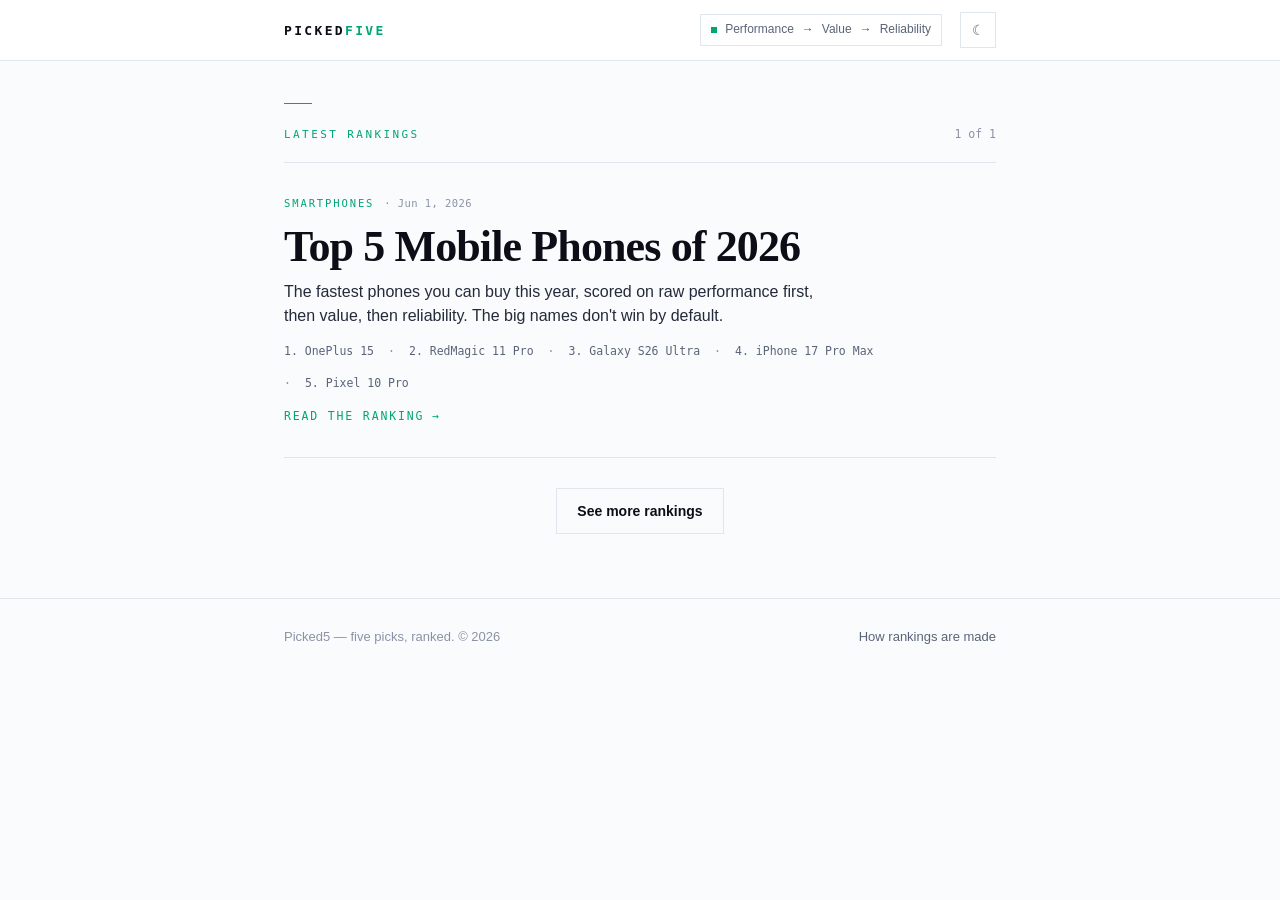
==== commit 82fd6b28: "work mac" ====
--- a/index.html
+++ b/index.html
@@ -16,6 +16,8 @@
   <meta name="theme-color" content="#060a18" media="(prefers-color-scheme: dark)">
   <meta name="theme-color" content="#eef3fb" media="(prefers-color-scheme: light)">
   <link rel="canonical" href="https://pickedfive.com/">
+  <link rel="icon" type="image/svg+xml" href="assets/favicon.svg">
+  <link rel="alternate icon" href="assets/favicon.svg">
 
   <!-- Open Graph -->
   <meta property="og:type" content="website">
@@ -83,7 +85,9 @@
 
   <nav class="nav" aria-label="Primary">
     <div class="wrap">
-      <a class="brand" href="index.html" aria-label="Picked5 home"><b>Picked</b><span class="five">5</span></a>
+      <a class="brand" href="index.html" aria-label="Picked5 home">
+        <span class="brand-text">PICKED<i>FIVE</i></span>
+      </a>
       <span class="spacer"></span>
       <span class="pill hide-sm" aria-hidden="true">
         <span class="dot"></span>
--- a/assets/style.css
+++ b/assets/style.css
@@ -1,29 +1,25 @@
 /* ===========================================================
-   Picked5 — shared design system
-   Mobile-first. Base styles target small screens; the single
-   min-width breakpoint at the bottom layers on desktop refinements.
-   Aurora-themed: dark = night sky; light = icy day.
-   Theme is toggled via data-theme on <html> (see theme.js).
+   Picked5 — minimalist design system
+   Mobile-first. Flat surfaces, square corners, hairline borders.
+   One accent color, sparing use. Theme via data-theme on <html>.
    =========================================================== */
 
 :root,
 :root[data-theme="dark"] {
-  --bg:          #060a18;
-  --bg-2:        #0a1124;
-  --surface:     #111a33;
-  --surface-2:   #18223f;
-  --line:        #243150;
-  --line-soft:   #1b254080;
-  --text:        #eaf1ff;
-  --text-soft:   #cdd5e6;
-  --muted:       #8a9dc4;
-  --faint:       #5d6a8a;
-
-  --accent:      #4dffb8;   /* aurora mint-green */
+  --bg:          #0b0d12;
+  --bg-2:        #0b0d12;
+  --surface:     #11141b;
+  --surface-2:   #161a23;
+  --line:        #232833;
+  --line-soft:   #1a1e27;
+  --text:        #e8ecf3;
+  --text-soft:   #c2c8d4;
+  --muted:       #8b93a4;
+  --faint:       #5b6478;
+
+  --accent:      #4dffb8;
   --accent-dim:  #2bd99a;
-  --accent-2:    #b967ff;   /* aurora violet */
-  --accent-3:    #4cc9f0;   /* aurora ice-blue */
-  --accent-line: #4dffb844;
+  --accent-line: #4dffb833;
   --ink:         #050a1a;
 
   --gold:        #ffcf5c;
@@ -32,58 +28,46 @@
   --pos:         #5fd28a;
   --neg:         #ff7a7a;
 
-  --nav-bg:      #060a18cc;
-  --bar-bg:      #ffffff14;
-  --row-hover:   #ffffff06;
-
-  --glow-1:      #4dffb822;
-  --glow-2:      #b967ff1c;
-  --glow-3:      #4cc9f014;
-  --shadow:      0 1px 0 #ffffff08 inset, 0 18px 40px -24px #000000cc;
-
-  --radius:      14px;
-  --radius-sm:   9px;
-  --maxw:        1080px;
+  --nav-bg:      #0b0d12e6;
+  --bar-bg:      #ffffff12;
+  --row-hover:   #ffffff05;
+
+  --maxw:        760px;
 
   --font: -apple-system, BlinkMacSystemFont, "Segoe UI", Inter, Roboto,
           Helvetica, Arial, sans-serif;
+  --serif: ui-serif, "Iowan Old Style", "Apple Garamond", Georgia,
+           "Times New Roman", serif;
   --mono: ui-monospace, "SF Mono", SFMono-Regular, "JetBrains Mono",
           Menlo, Consolas, monospace;
 }
 
 :root[data-theme="light"] {
-  --bg:          #eef3fb;
+  --bg:          #fafbfc;
   --bg-2:        #ffffff;
   --surface:     #ffffff;
-  --surface-2:   #e8eef8;
-  --line:        #cdd6e8;
-  --line-soft:   #d8e0ec80;
-  --text:        #0a1024;
-  --text-soft:   #2a3252;
-  --muted:       #4f5a78;
-  --faint:       #8590a8;
-
-  --accent:      #00c98a;
-  --accent-dim:  #008a5d;
-  --accent-2:    #7a3fc7;
-  --accent-3:    #1a8fc7;
-  --accent-line: #00c98a55;
+  --surface-2:   #f4f6f9;
+  --line:        #e1e5ec;
+  --line-soft:   #ecf0f5;
+  --text:        #0b0e16;
+  --text-soft:   #232a3a;
+  --muted:       #5a6478;
+  --faint:       #8a93a6;
+
+  --accent:      #00a673;
+  --accent-dim:  #007a55;
+  --accent-line: #00a67355;
   --ink:         #03190f;
 
   --gold:        #b88600;
   --silver:      #7d8694;
   --bronze:      #b06d28;
-  --pos:         #008a5d;
-  --neg:         #c43030;
-
-  --nav-bg:      #ffffffd0;
-  --bar-bg:      #0a102414;
+  --pos:         #007a55;
+  --neg:         #b8302a;
+
+  --nav-bg:      #ffffffe6;
+  --bar-bg:      #0a10240e;
   --row-hover:   #0a10240a;
-
-  --glow-1:      #00c98a1f;
-  --glow-2:      #7a3fc718;
-  --glow-3:      #1a8fc714;
-  --shadow:      0 1px 0 #ffffff inset, 0 10px 30px -18px #0a102433;
 }
 
 * { box-sizing: border-box; }
@@ -93,14 +77,10 @@
 body {
   margin: 0;
   font-family: var(--font);
-  background:
-    radial-gradient(1200px 600px at 80% -10%, var(--glow-1), transparent 60%),
-    radial-gradient(900px 520px at 0% 0%,   var(--glow-2), transparent 55%),
-    radial-gradient(720px 420px at 50% 18%, var(--glow-3), transparent 60%),
-    var(--bg);
+  background: var(--bg);
   color: var(--text);
   line-height: 1.6;
-  font-size: 16px;                /* mobile baseline */
+  font-size: 16px;
   -webkit-font-smoothing: antialiased;
   text-rendering: optimizeLegibility;
   transition: background-color .2s ease, color .2s ease;
@@ -108,7 +88,7 @@
 
 a { color: inherit; text-decoration: none; }
 
-.wrap { max-width: var(--maxw); margin: 0 auto; padding: 0 18px; }
+.wrap { max-width: var(--maxw); margin: 0 auto; padding: 0 16px; }
 
 /* visually hidden, still announced by screen readers and indexed */
 .sr-only {
@@ -120,7 +100,7 @@
 .skip-link {
   position: absolute; left: -9999px; top: 0; z-index: 100;
   background: var(--accent); color: var(--ink);
-  padding: 10px 14px; border-radius: 0 0 8px 0;
+  padding: 10px 14px;
   font-weight: 700; font-size: 14px;
 }
 .skip-link:focus { left: 0; }
@@ -128,40 +108,42 @@
 /* ---------- top nav ---------- */
 .nav {
   position: sticky; top: 0; z-index: 50;
-  backdrop-filter: blur(12px);
   background: var(--nav-bg);
+  backdrop-filter: blur(10px);
   border-bottom: 1px solid var(--line);
 }
 .nav .wrap {
   display: flex; align-items: center; gap: 12px;
-  height: 60px;
+  height: 56px;
 }
 .brand {
-  display: inline-flex; align-items: baseline; gap: 2px;
-  font-weight: 800; font-size: 21px; letter-spacing: -0.03em;
-}
-.brand b { font-weight: 800; }
-.brand .five {
-  display: inline-grid; place-items: center;
-  margin-left: 4px;
-  width: 26px; height: 26px;
-  background: var(--accent); color: var(--ink);
-  border-radius: 7px; font-size: 16px; font-weight: 800;
-  transform: translateY(2px);
-}
+  display: inline-flex; align-items: center;
+  color: var(--text);
+  line-height: 1;
+}
+.brand .brand-text {
+  font-family: var(--mono);
+  font-size: 13px; font-weight: 600;
+  letter-spacing: 0.18em;
+}
+.brand .brand-text i {
+  font-style: normal;
+  color: var(--accent);
+  font-weight: 700;
+}
+.brand:hover .brand-text i { color: var(--text); }
 .nav .spacer { flex: 1; }
-.nav a.navlink { color: var(--muted); font-size: 14px; font-weight: 600; }
+.nav a.navlink { color: var(--muted); font-size: 14px; font-weight: 500; }
 .nav a.navlink:hover { color: var(--text); }
 
 .pill {
   display: inline-flex; align-items: center; gap: 8px;
-  padding: 6px 12px;
+  padding: 5px 10px;
   border: 1px solid var(--line);
-  border-radius: 999px;
-  font-size: 12.5px; font-weight: 600; color: var(--muted);
-  background: var(--surface);
-}
-.pill .dot { width: 7px; height: 7px; border-radius: 50%; background: var(--accent); }
+  font-size: 12px; font-weight: 500; color: var(--muted);
+  background: transparent;
+}
+.pill .dot { width: 6px; height: 6px; background: var(--accent); }
 .pill .arrow { color: var(--accent-dim); }
 
 /* hidden on phones, shown ≥720px */
@@ -169,15 +151,14 @@
 
 /* ---------- theme toggle ---------- */
 .theme-toggle {
-  width: 40px; height: 40px;
+  width: 36px; height: 36px;
   display: inline-grid; place-items: center;
-  background: var(--surface);
+  background: transparent;
   border: 1px solid var(--line);
-  border-radius: 10px;
   cursor: pointer;
   color: var(--muted);
-  font-size: 16px; line-height: 1;
-  transition: color .15s ease, border-color .15s ease, background-color .15s ease;
+  font-size: 14px; line-height: 1;
+  transition: color .15s ease, border-color .15s ease;
   padding: 0;
 }
 .theme-toggle:hover { color: var(--accent); border-color: var(--accent); }
@@ -186,24 +167,24 @@
 :root[data-theme="light"] .theme-toggle .t-moon { display: inline; }
 
 /* ---------- hero (kept for future articles that opt in) ---------- */
-.hero { padding: 44px 0 24px; }
+.hero { padding: 36px 0 20px; }
 .hero h1 {
-  font-size: clamp(34px, 9vw, 68px);
-  line-height: 1.04; letter-spacing: -0.035em;
-  margin: 0 0 16px; font-weight: 820;
+  font-size: clamp(30px, 8vw, 52px);
+  line-height: 1.08; letter-spacing: -0.03em;
+  margin: 0 0 14px; font-weight: 700;
 }
 .hero h1 .hl { color: var(--accent); }
 .hero p.lede {
-  max-width: 620px; font-size: 17px; color: var(--muted); margin: 0;
+  max-width: 580px; font-size: 16px; color: var(--muted); margin: 0;
 }
 .hero .method {
-  margin-top: 22px;
+  margin-top: 20px;
   display: flex; flex-wrap: wrap; gap: 8px; align-items: center;
 }
 .chip {
-  font-family: var(--mono); font-size: 12.5px;
-  padding: 6px 11px; border-radius: 8px;
-  border: 1px solid var(--line); background: var(--surface);
+  font-family: var(--mono); font-size: 12px;
+  padding: 5px 10px;
+  border: 1px solid var(--line); background: transparent;
   color: var(--text);
 }
 .chip .n { color: var(--accent); font-weight: 700; }
@@ -211,71 +192,91 @@
 /* ---------- section heading ---------- */
 .sec-head {
   display: flex; align-items: baseline; gap: 14px;
-  margin: 36px 0 18px;
-  border-top: 1px solid var(--line); padding-top: 22px;
-}
+  margin: 36px 0 4px;
+  padding-top: 24px;
+}
+.sec-head::before {
+  content: ""; position: absolute;
+  width: 28px; height: 1px; background: var(--accent);
+  transform: translateY(-22px);
+}
+.sec-head { position: relative; }
 .sec-head h2 {
-  font-size: 13px; letter-spacing: 0.18em; text-transform: uppercase;
-  color: var(--muted); margin: 0; font-weight: 700;
-}
-.sec-head .count { font-family: var(--mono); font-size: 12.5px; color: var(--faint); }
+  font-family: var(--mono);
+  font-size: 11px; letter-spacing: 0.22em; text-transform: uppercase;
+  color: var(--accent); margin: 0; font-weight: 500;
+}
+.sec-head .count { font-family: var(--mono); font-size: 11.5px; color: var(--faint); margin-left: auto; }
 
 /* ---------- article cards (index) ---------- */
 .cards {
-  display: grid; gap: 14px;
-  grid-template-columns: 1fr;     /* mobile: single column */
-}
-.cards .card.feature { grid-column: 1 / -1; }
+  display: grid; gap: 0;
+  grid-template-columns: 1fr;
+  border-top: 1px solid var(--line);
+  margin-top: 16px;
+}
 
 .card {
   position: relative; display: flex; flex-direction: column;
-  background: linear-gradient(180deg, var(--surface), var(--bg-2));
-  border: 1px solid var(--line);
-  border-radius: var(--radius);
-  padding: 20px 20px 18px;
-  box-shadow: var(--shadow);
-  transition: transform .18s ease, border-color .18s ease;
-  min-height: 158px;
-}
-.card:hover { transform: translateY(-3px); border-color: var(--accent); }
+  background: transparent;
+  border-bottom: 1px solid var(--line);
+  padding: 24px 0;
+  transition: padding .2s ease;
+}
+.card::after {
+  content: ""; position: absolute; left: 0; top: 0; bottom: 0;
+  width: 2px; background: var(--accent);
+  transform: scaleY(0); transform-origin: top;
+  transition: transform .25s ease;
+}
+.card:hover::after { transform: scaleY(1); }
+.card:hover { padding-left: 14px; }
 .card .eyebrow {
-  display: inline-flex; align-items: center; gap: 8px;
-  font-size: 11.5px; font-weight: 700; letter-spacing: 0.08em;
-  text-transform: uppercase; color: var(--accent-2); margin-bottom: 10px;
-}
-.card .eyebrow .date { color: var(--faint); font-weight: 600; letter-spacing: 0; text-transform: none; }
+  display: inline-flex; align-items: center; gap: 10px;
+  font-family: var(--mono);
+  font-size: 10.5px; font-weight: 500; letter-spacing: 0.18em;
+  text-transform: uppercase; color: var(--accent); margin-bottom: 12px;
+}
+.card .eyebrow .date { color: var(--faint); font-weight: 500; letter-spacing: 0.04em; text-transform: none; }
 .card h3 {
-  margin: 0 0 8px; font-size: 22px; letter-spacing: -0.02em; line-height: 1.14;
-}
-.card.feature h3 { font-size: clamp(24px, 6vw, 40px); }
-.card p { margin: 0; color: var(--muted); font-size: 15px; }
+  margin: 0 0 8px;
+  font-family: var(--serif);
+  font-size: 24px; letter-spacing: -0.02em; line-height: 1.1;
+  font-weight: 600;
+}
+.card.feature h3 { font-size: clamp(28px, 7vw, 38px); }
+.card p { margin: 0; color: var(--text-soft); font-size: 15px; line-height: 1.5; max-width: 60ch; }
 .card .read {
-  margin-top: auto; padding-top: 14px;
-  font-weight: 700; font-size: 14px; color: var(--text);
-  display: inline-flex; gap: 7px; align-items: center;
-}
-.card:hover .read { color: var(--accent); }
-.card .read .arr { transition: transform .18s ease; }
-.card:hover .read .arr { transform: translateX(3px); }
+  margin-top: 14px;
+  font-family: var(--mono);
+  font-weight: 500; font-size: 11.5px; color: var(--accent);
+  letter-spacing: 0.16em; text-transform: uppercase;
+  display: inline-flex; gap: 8px; align-items: center;
+}
+.card .read .arr { transition: transform .2s ease; }
+.card:hover .read .arr { transform: translateX(4px); }
 .card .rankpeek {
-  margin-top: 12px; display: flex; gap: 6px; flex-wrap: wrap;
+  margin-top: 14px; display: flex; gap: 14px; flex-wrap: wrap;
+  font-family: var(--mono); font-size: 11.5px; color: var(--muted);
 }
 .card .rankpeek span {
-  font-family: var(--mono); font-size: 11.5px; color: var(--muted);
-  border: 1px solid var(--line); border-radius: 6px; padding: 3px 8px;
-  background: var(--bg-2);
+  border: 0; padding: 0;
+  background: transparent;
+}
+.card .rankpeek span + span::before {
+  content: "·"; color: var(--faint); margin-right: 14px;
 }
 
 /* ---------- load more / buttons ---------- */
-.more-row { display: flex; justify-content: center; margin: 28px 0 8px; }
+.more-row { display: flex; justify-content: center; margin: 24px 0 8px; }
 .btn {
-  cursor: pointer; font: inherit; font-weight: 700; font-size: 15px;
-  padding: 12px 22px; border-radius: 10px;
+  cursor: pointer; font: inherit; font-weight: 600; font-size: 14px;
+  padding: 11px 20px;
   background: var(--accent); color: var(--ink); border: 0;
-  min-height: 44px;                /* mobile tap target */
-  transition: filter .15s ease, transform .15s ease;
-}
-.btn:hover { filter: brightness(1.08); transform: translateY(-1px); }
+  min-height: 44px;
+  transition: opacity .15s ease;
+}
+.btn:hover { opacity: .88; }
 .btn.ghost {
   background: transparent; color: var(--text); border: 1px solid var(--line);
 }
@@ -284,8 +285,8 @@
 
 /* ---------- footer ---------- */
 .foot {
-  margin-top: 56px; border-top: 1px solid var(--line);
-  padding: 26px 0 40px; color: var(--faint); font-size: 13px;
+  margin-top: 48px; border-top: 1px solid var(--line);
+  padding: 22px 0 36px; color: var(--faint); font-size: 12.5px;
 }
 .foot .wrap { display: flex; flex-wrap: wrap; gap: 12px; justify-content: space-between; }
 .foot a { color: var(--muted); }
@@ -294,247 +295,334 @@
 /* ===========================================================
    ARTICLE PAGE
    =========================================================== */
-.article { padding: 28px 0 0; }
+.article { padding: 24px 0 0; }
 .article .back {
-  font-size: 13.5px; color: var(--muted); font-weight: 600;
-  display: inline-flex; gap: 7px; align-items: center; margin-bottom: 22px;
+  font-size: 13px; color: var(--muted); font-weight: 500;
+  display: inline-flex; gap: 6px; align-items: center; margin-bottom: 20px;
 }
 .article .back:hover { color: var(--accent); }
 
-.art-head { max-width: 760px; }
+.art-head { max-width: 680px; padding-bottom: 8px; }
 .art-head .eyebrow {
-  font-size: 12px; font-weight: 700; letter-spacing: 0.16em;
-  text-transform: uppercase; color: var(--accent-2);
+  display: inline-flex; align-items: center; gap: 10px;
+  font-family: var(--mono);
+  font-size: 11px; font-weight: 500; letter-spacing: 0.18em;
+  text-transform: uppercase; color: var(--accent);
+}
+.art-head .eyebrow::before {
+  content: ""; display: inline-block;
+  width: 24px; height: 1px; background: var(--accent);
 }
 .art-head h1 {
-  font-size: clamp(30px, 8vw, 58px); line-height: 1.06;
-  letter-spacing: -0.035em; margin: 12px 0 14px; font-weight: 820;
-}
-.art-head .deck { font-size: 17px; color: var(--muted); margin: 0; }
+  font-family: var(--serif);
+  font-size: clamp(34px, 9vw, 56px); line-height: 1.04;
+  letter-spacing: -0.025em; margin: 14px 0 16px; font-weight: 600;
+  font-feature-settings: "ss01", "liga";
+}
+.art-head .deck {
+  font-size: 17px; color: var(--text-soft); margin: 0;
+  line-height: 1.55; max-width: 60ch;
+}
 .art-head time {
-  display: inline-block; margin-top: 10px;
-  font-family: var(--mono); font-size: 12.5px; color: var(--faint);
-}
-
-/* methodology box (now an appendix) */
+  display: inline-block; margin-top: 14px;
+  font-family: var(--mono); font-size: 11.5px; color: var(--faint);
+  letter-spacing: 0.04em;
+}
+
+/* methodology box (appendix) */
 .method-box {
-  margin: 28px 0; padding: 18px 20px;
-  background: var(--surface); border: 1px solid var(--line);
-  border-left: 3px solid var(--accent); border-radius: var(--radius-sm);
+  margin: 28px 0; padding: 16px 18px;
+  background: transparent; border: 1px solid var(--line);
+  border-left: 2px solid var(--accent);
 }
 .method-box h4 {
-  margin: 0 0 10px; font-size: 12.5px; letter-spacing: 0.12em;
-  text-transform: uppercase; color: var(--muted);
-}
-.method-box p { margin: 0 0 8px; font-size: 14.5px; color: var(--muted); }
-.method-box .weights { display: flex; flex-wrap: wrap; gap: 8px; margin-top: 12px; }
+  margin: 0 0 8px; font-size: 11px; letter-spacing: 0.14em;
+  text-transform: uppercase; color: var(--muted); font-weight: 600;
+}
+.method-box p { margin: 0 0 8px; font-size: 14px; color: var(--muted); }
+.method-box .weights { display: flex; flex-wrap: wrap; gap: 6px; margin-top: 12px; }
 .weight {
-  font-family: var(--mono); font-size: 13px;
-  padding: 7px 12px; border-radius: 8px; background: var(--bg-2);
+  font-family: var(--mono); font-size: 12px;
+  padding: 5px 10px; background: transparent;
   border: 1px solid var(--line);
 }
 .weight b { color: var(--accent); }
 
 /* prose */
-.prose { max-width: 760px; }
+.prose { max-width: 680px; }
 .prose h2 {
-  font-size: 22px; letter-spacing: -0.02em; margin: 32px 0 10px; font-weight: 760;
+  font-family: var(--serif);
+  font-size: 24px; letter-spacing: -0.02em; margin: 32px 0 12px; font-weight: 600;
 }
 .prose p { color: var(--text-soft); margin: 0 0 14px; }
 .prose a { color: var(--accent); border-bottom: 1px solid var(--accent-line); }
 
 /* comparison table */
 .cmp-wrap {
-  overflow-x: auto;
-  margin: 22px -18px 8px;
-  padding: 0 18px;
-  -webkit-overflow-scrolling: touch;
+  margin: 20px 0 8px;
 }
 table.cmp {
-  width: 100%; border-collapse: collapse; font-size: 14px; min-width: 560px;
+  width: 100%; border-collapse: collapse; font-size: 14px;
 }
 table.cmp th, table.cmp td {
-  text-align: left; padding: 11px 12px; border-bottom: 1px solid var(--line);
-}
+  text-align: left; padding: 12px 8px; border-bottom: 1px solid var(--line);
+  vertical-align: baseline;
+}
+/* first/last cells flush to the wrap edges */
+table.cmp th:first-child, table.cmp td:first-child { padding-left: 0; }
+table.cmp th:last-child,  table.cmp td:last-child  { padding-right: 0; }
 table.cmp thead th {
-  font-size: 11px; letter-spacing: 0.08em; text-transform: uppercase;
-  color: var(--muted); font-weight: 700;
+  font-size: 10.5px; letter-spacing: 0.1em; text-transform: uppercase;
+  color: var(--muted); font-weight: 600;
 }
 table.cmp td.num, table.cmp th.num { text-align: right; font-family: var(--mono); }
 table.cmp tbody tr:hover { background: var(--row-hover); }
-table.cmp .rk { font-family: var(--mono); color: var(--faint); }
-table.cmp .ph { font-weight: 700; }
+/* rank: left-align, tight, monospace */
+table.cmp .rk,
+table.cmp thead th.num:first-child {
+  text-align: left; font-family: var(--mono); color: var(--faint);
+  width: 1%; white-space: nowrap; padding-right: 14px;
+}
+table.cmp .ph { font-weight: 600; white-space: nowrap; }
 table.cmp .score {
   font-family: var(--mono); font-weight: 700; color: var(--accent);
-}
-table.cmp .price { font-family: var(--mono); color: var(--muted); }
-
-/* ranked entries */
+  white-space: nowrap;
+}
+table.cmp .price {
+  font-family: var(--mono); color: var(--muted);
+  white-space: nowrap;
+}
+
+/* mobile: hide per-axis columns; keep #, Phone, Score, From */
+table.cmp th:nth-child(3),
+table.cmp td:nth-child(3),
+table.cmp th:nth-child(4),
+table.cmp td:nth-child(4),
+table.cmp th:nth-child(5),
+table.cmp td:nth-child(5) { display: none; }
+
+/* ranked entries — editorial spread style */
 .entry {
   position: relative;
-  margin: 18px 0; padding: 22px 20px 20px;
-  background: linear-gradient(180deg, var(--surface), var(--bg-2));
-  border: 1px solid var(--line); border-radius: var(--radius);
-  box-shadow: var(--shadow);
-}
+  margin: 0; padding: 36px 0 32px;
+  background: transparent;
+  border-bottom: 1px solid var(--line);
+}
+.entry:first-of-type { border-top: 1px solid var(--line); margin-top: 24px; }
+
+/* big editorial eyebrow: "01 / 05  ·  GOLD" */
+.entry::before {
+  content: "0" attr(data-rank) " / 05";
+  display: block;
+  font-family: var(--mono);
+  font-size: 11px; font-weight: 500;
+  letter-spacing: 0.22em;
+  color: var(--faint);
+  margin-bottom: 14px;
+}
+.entry[data-rank="1"]::before { content: "01 / 05  ·  GOLD";    color: var(--gold); }
+.entry[data-rank="2"]::before { content: "02 / 05  ·  SILVER";  color: var(--silver); }
+.entry[data-rank="3"]::before { content: "03 / 05  ·  BRONZE";  color: var(--bronze); }
+.entry[data-rank="4"]::before { content: "04 / 05  ·  RUNNER-UP"; }
+.entry[data-rank="5"]::before { content: "05 / 05  ·  HONORABLE"; }
+
+/* hide the original inline numeral — the eyebrow communicates rank now */
+.entry .numeral { display: none; }
+
+/* grid: title (with score on the far right), then verdict + meta below */
 .entry .rank-row {
-  display: flex; align-items: flex-start;
-  flex-wrap: wrap;                  /* mobile-first */
-  gap: 12px;
-}
-.entry .numeral {
-  font-family: var(--mono); font-weight: 800;
-  font-size: 46px; line-height: .9; letter-spacing: -0.04em;
-  color: var(--faint); min-width: 50px;
-}
-.entry[data-rank="1"] .numeral { color: var(--gold); }
-.entry[data-rank="2"] .numeral { color: var(--silver); }
-.entry[data-rank="3"] .numeral { color: var(--bronze); }
-.entry .head h3 { margin: 0; font-size: 23px; letter-spacing: -0.02em; line-height: 1.2; }
-.entry .head .verdict { margin: 6px 0 0; color: var(--muted); font-size: 15px; }
+  display: grid;
+  grid-template-columns: 1fr auto;
+  column-gap: 18px;
+  row-gap: 10px;
+  align-items: baseline;
+}
+.entry .head { display: contents; }
+
+.entry .head h3 {
+  grid-column: 1; grid-row: 1;
+  margin: 0;
+  font-family: var(--serif);
+  font-size: 26px; letter-spacing: -0.02em; line-height: 1.08;
+  font-weight: 600;
+}
+
+.entry .overall {
+  grid-column: 2; grid-row: 1;
+  text-align: right;
+  white-space: nowrap;
+}
+.entry .overall .big {
+  font-family: var(--mono); font-weight: 700; font-size: 22px;
+  color: var(--accent); line-height: 1;
+}
+.entry .overall .lbl { display: none; }
+
+.entry .head .verdict {
+  grid-column: 1 / -1; grid-row: 2;
+  margin: 0; color: var(--text-soft); font-size: 15px; line-height: 1.55;
+  max-width: 60ch;
+}
+
+/* meta becomes a single dot-separated line of monospace text */
 .entry .head .meta {
-  margin-top: 10px; display: flex; flex-wrap: wrap; gap: 6px;
+  grid-column: 1 / -1; grid-row: 3;
+  display: flex; flex-wrap: wrap;
+  font-family: var(--mono); font-size: 11.5px; color: var(--muted);
+  letter-spacing: 0.04em;
+  margin-top: 4px;
 }
 .entry .head .meta .tag {
-  font-family: var(--mono); font-size: 11.5px; color: var(--text);
-  border: 1px solid var(--line); background: var(--bg-2);
-  padding: 4px 8px; border-radius: 7px;
-}
-.entry .overall {
-  margin-left: 0;                   /* mobile: align with the rest */
-  text-align: left;
-  min-width: 92px;
-}
-.entry .overall .big {
-  font-family: var(--mono); font-weight: 800; font-size: 32px;
-  color: var(--accent); line-height: 1;
-}
-.entry .overall .lbl {
-  font-size: 11px; letter-spacing: 0.1em; text-transform: uppercase;
+  border: 0; background: transparent; padding: 0;
+  display: inline; font: inherit; color: inherit;
+}
+.entry .head .meta .tag + .tag::before {
+  content: "·";
   color: var(--faint);
+  margin: 0 10px;
 }
 
 /* score bars */
-.scores { margin: 20px 0 16px; display: grid; gap: 10px; max-width: 520px; }
+.scores { margin: 18px 0 14px; display: grid; gap: 8px; max-width: 480px; }
 .scores .row {
   display: grid;
-  grid-template-columns: 80px 1fr 34px;   /* mobile-first */
+  grid-template-columns: 72px 1fr 32px;
   align-items: center; gap: 10px;
 }
 .scores .row .k {
-  font-size: 11.5px; letter-spacing: 0.05em; text-transform: uppercase;
-  color: var(--muted); font-weight: 700;
-}
-.scores .bar { height: 8px; border-radius: 999px; background: var(--bar-bg); overflow: hidden; }
-.scores .bar > i { display: block; height: 100%; border-radius: 999px; background: var(--accent); }
-.scores .row .v { font-family: var(--mono); font-size: 12.5px; color: var(--text); text-align: right; }
+  font-size: 11px; letter-spacing: 0.06em; text-transform: uppercase;
+  color: var(--muted); font-weight: 600;
+}
+.scores .bar { height: 4px; background: var(--bar-bg); overflow: hidden; }
+.scores .bar > i { display: block; height: 100%; background: var(--accent); }
+.scores .row .v { font-family: var(--mono); font-size: 12px; color: var(--text); text-align: right; }
 .scores .row[data-k="perf"]  .bar > i { background: var(--accent); }
-.scores .row[data-k="value"] .bar > i { background: var(--accent-3); }
-.scores .row[data-k="rel"]   .bar > i { background: var(--accent-2); }
+.scores .row[data-k="value"] .bar > i { background: var(--text-soft); }
+.scores .row[data-k="rel"]   .bar > i { background: var(--muted); }
 
 /* pros / cons */
 .pc {
-  display: grid; grid-template-columns: 1fr;   /* mobile-first */
-  gap: 14px; margin: 4px 0 14px;
+  display: grid; grid-template-columns: 1fr;
+  gap: 20px; margin: 8px 0 18px;
 }
 .pc ul { margin: 0; padding: 0; list-style: none; }
 .pc li {
   font-size: 14.5px; color: var(--text-soft);
-  padding: 4px 0 4px 22px; position: relative;
-}
-.pc .pros li::before { content: "+"; position: absolute; left: 0; color: var(--pos); font-weight: 800; }
-.pc .cons li::before { content: "–"; position: absolute; left: 0; color: var(--neg); font-weight: 800; }
+  padding: 5px 0 5px 22px; position: relative;
+  line-height: 1.45;
+}
+.pc .pros li::before {
+  content: "+"; position: absolute; left: 0; top: 5px;
+  color: var(--pos); font-weight: 700; font-family: var(--mono);
+}
+.pc .cons li::before {
+  content: "−"; position: absolute; left: 0; top: 5px;
+  color: var(--neg); font-weight: 700; font-family: var(--mono);
+}
 .pc h5 {
-  margin: 0 0 6px; font-size: 11px; letter-spacing: 0.1em;
-  text-transform: uppercase; color: var(--faint);
-}
-.entry .take { color: var(--text-soft); margin: 0; font-size: 15px; }
-.entry .take + .take { margin-top: 12px; }
+  margin: 0 0 10px;
+  font-family: var(--mono);
+  font-size: 10.5px; letter-spacing: 0.22em;
+  text-transform: uppercase; color: var(--accent); font-weight: 500;
+  padding-bottom: 8px; border-bottom: 1px solid var(--line);
+}
+.entry .take {
+  color: var(--text-soft); margin: 0;
+  font-size: 15.5px; line-height: 1.65;
+  max-width: 62ch;
+}
+.entry .take + .take { margin-top: 14px; }
+.entry .take:first-of-type::first-letter {
+  font-family: var(--serif);
+  font-size: 1.4em; font-weight: 600;
+  color: var(--accent);
+}
 
 /* sources */
 .sources { margin: 32px 0 0; }
-.sources h2 { font-size: 15px; }
-.sources ol { color: var(--muted); font-size: 13px; padding-left: 20px; }
-.sources li { margin: 5px 0; word-break: break-word; }
+.sources h2 { font-size: 14px; }
+.sources ol { color: var(--muted); font-size: 12.5px; padding-left: 20px; }
+.sources li { margin: 4px 0; word-break: break-word; }
 .sources a { color: var(--muted); border-bottom: 1px solid var(--line); }
 .sources a:hover { color: var(--accent); }
 .disclaimer {
-  margin-top: 20px; font-size: 12.5px; color: var(--faint);
-  font-style: italic; max-width: 760px;
+  margin-top: 18px; font-size: 12px; color: var(--faint);
+  font-style: italic; max-width: 680px;
 }
 
 /* ===========================================================
    ≥ 720px — desktop / tablet refinements
    =========================================================== */
 @media (min-width: 720px) {
-  body { font-size: 17px; }
+  body { font-size: 16.5px; }
 
   .wrap { padding: 0 24px; }
 
-  .nav .wrap { gap: 18px; height: 64px; }
+  .nav .wrap { gap: 18px; height: 60px; }
   .hide-sm { display: inline-flex; }
 
-  .theme-toggle { width: 36px; height: 36px; font-size: 15px; }
-
-  .hero { padding: 72px 0 36px; }
-  .hero h1 { margin-bottom: 18px; }
-  .hero p.lede { font-size: 19px; }
-  .hero .method { margin-top: 26px; gap: 10px; }
-
-  .sec-head { margin: 44px 0 20px; }
-  .sec-head h2 { font-size: 14px; }
-  .sec-head .count { font-size: 13px; }
-
-  .cards { gap: 16px; grid-template-columns: 1fr 1fr; }
-  .card { padding: 22px 22px 20px; min-height: 168px; }
-  .card .eyebrow { font-size: 12px; margin-bottom: 12px; }
-  .card h3 { font-size: 24px; }
-  .card p { font-size: 15.5px; }
-
-  .more-row { margin: 34px 0 8px; }
-
-  .foot { margin-top: 72px; padding: 30px 0 50px; font-size: 13.5px; }
-
-  .article { padding: 40px 0 0; }
-  .article .back { margin-bottom: 26px; }
-  .art-head .deck { font-size: 20px; }
-
-  .method-box { margin: 30px 0; padding: 20px 22px; }
-  .method-box h4 { font-size: 13px; }
-  .method-box p { font-size: 15px; }
-  .method-box .weights { margin-top: 14px; gap: 10px; }
-
-  .prose h2 { font-size: 24px; margin: 40px 0 12px; }
+  .hero { padding: 56px 0 28px; }
+  .hero p.lede { font-size: 18px; }
+  .hero .method { margin-top: 24px; }
+
+  .sec-head { margin: 40px 0 18px; }
+
+  .card { padding: 24px 0; }
+  .card h3 { font-size: 22px; }
+  .card p { font-size: 15px; }
+
+  .more-row { margin: 30px 0 8px; }
+
+  .foot { margin-top: 64px; padding: 28px 0 44px; font-size: 13px; }
+
+  .article { padding: 36px 0 0; }
+  .article .back { margin-bottom: 24px; }
+  .art-head .deck { font-size: 18px; }
+
+  .method-box { margin: 28px 0; padding: 18px 20px; }
+
+  .prose h2 { font-size: 22px; margin: 36px 0 12px; }
   .prose p { margin-bottom: 16px; }
 
-  .cmp-wrap { margin: 26px 0 8px; padding: 0; }
-  table.cmp { font-size: 14.5px; min-width: 620px; }
-  table.cmp th, table.cmp td { padding: 12px 14px; }
-  table.cmp thead th { font-size: 11.5px; }
-
-  .entry { margin: 22px 0; padding: 26px 26px 22px; }
-  .entry .rank-row { flex-wrap: nowrap; gap: 20px; }
-  .entry .numeral { font-size: 58px; min-width: 64px; }
-  .entry .head h3 { font-size: 27px; }
-  .entry .head .verdict { font-size: 16px; }
-  .entry .head .meta { gap: 8px; margin-top: 10px; }
-  .entry .head .meta .tag { font-size: 12px; padding: 4px 9px; }
-  .entry .overall { margin-left: auto; text-align: right; }
-  .entry .overall .big { font-size: 34px; }
-
-  .scores { margin: 22px 0 18px; gap: 11px; }
-  .scores .row { grid-template-columns: 96px 1fr 38px; gap: 12px; }
-  .scores .row .k { font-size: 12px; }
-  .scores .row .v { font-size: 13px; }
-
-  .pc { grid-template-columns: 1fr 1fr; gap: 14px; margin-bottom: 16px; }
-  .pc li { font-size: 14.5px; }
-  .pc h5 { font-size: 11.5px; }
-
-  .entry .take { font-size: 15.5px; }
+  .cmp-wrap { margin: 24px 0 8px; }
+  table.cmp { font-size: 14px; }
+  table.cmp th, table.cmp td { padding: 11px 14px; }
+  table.cmp th:first-child, table.cmp td:first-child { padding-left: 0; }
+  table.cmp th:last-child,  table.cmp td:last-child  { padding-right: 0; }
+  /* restore per-axis columns on tablet+ */
+  table.cmp th:nth-child(3),
+  table.cmp td:nth-child(3),
+  table.cmp th:nth-child(4),
+  table.cmp td:nth-child(4),
+  table.cmp th:nth-child(5),
+  table.cmp td:nth-child(5) { display: table-cell; }
+
+  .entry { padding: 44px 0 36px; }
+  .entry::before { margin-bottom: 18px; }
+  .entry .rank-row { column-gap: 24px; row-gap: 14px; }
+  .entry .head h3 { font-size: 34px; }
+  .entry .head .verdict { font-size: 16.5px; }
+  .entry .overall .big { font-size: 28px; }
+  .entry .head .meta { font-size: 12px; }
+  .entry .head .meta .tag + .tag::before { margin: 0 14px; }
+
+  .card { padding: 32px 0; }
+  .card h3 { font-size: 28px; }
+  .card.feature h3 { font-size: clamp(34px, 6vw, 44px); }
+  .card p { font-size: 16px; }
+
+  .scores { margin: 20px 0 16px; gap: 9px; }
+  .scores .row { grid-template-columns: 88px 1fr 36px; }
+  .scores .row .v { font-size: 12.5px; }
+
+  .pc { grid-template-columns: 1fr 1fr; gap: 18px; }
+  .pc li { font-size: 14px; }
+
+  .entry .take { font-size: 15px; }
 
   .sources { margin-top: 36px; }
-  .sources h2 { font-size: 16px; }
-  .sources ol { font-size: 13.5px; }
-  .disclaimer { margin-top: 24px; }
-}
+  .sources h2 { font-size: 15px; }
+  .sources ol { font-size: 13px; }
+}
+</content>
+</invoke>
